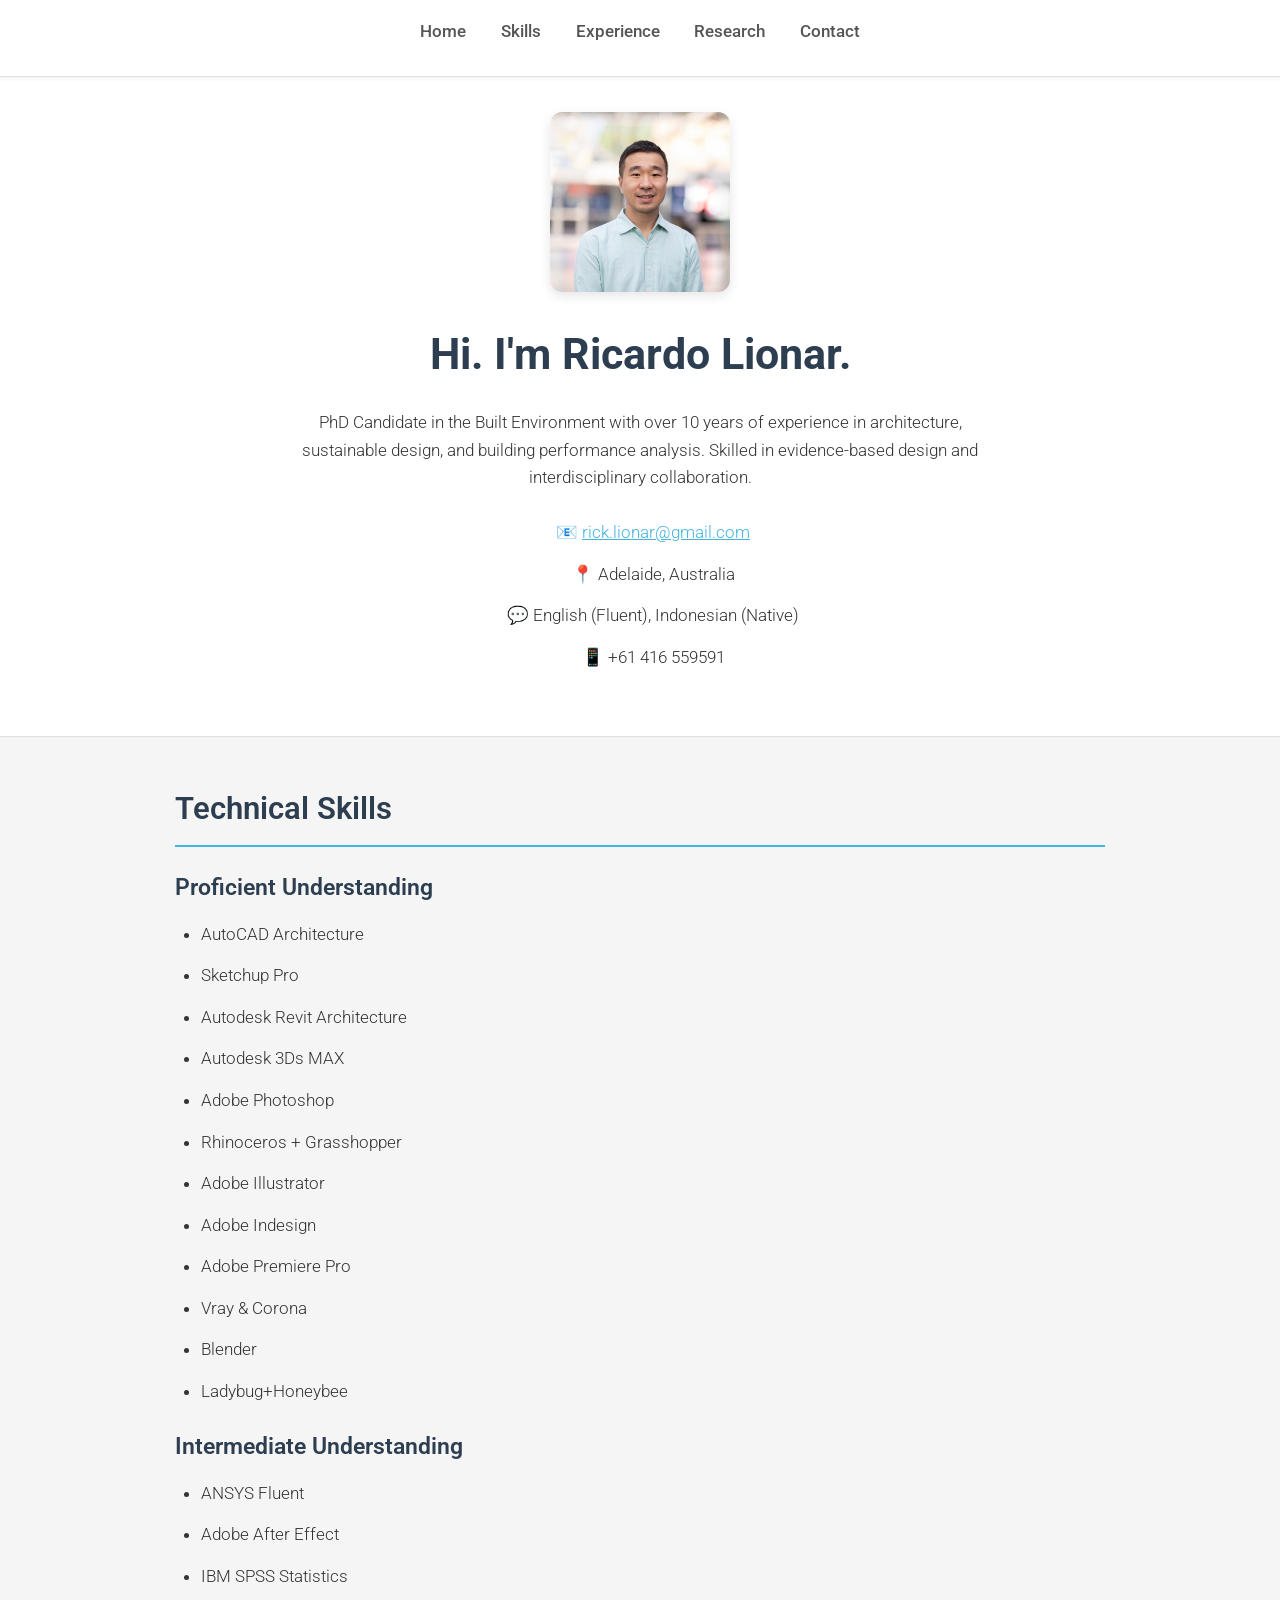
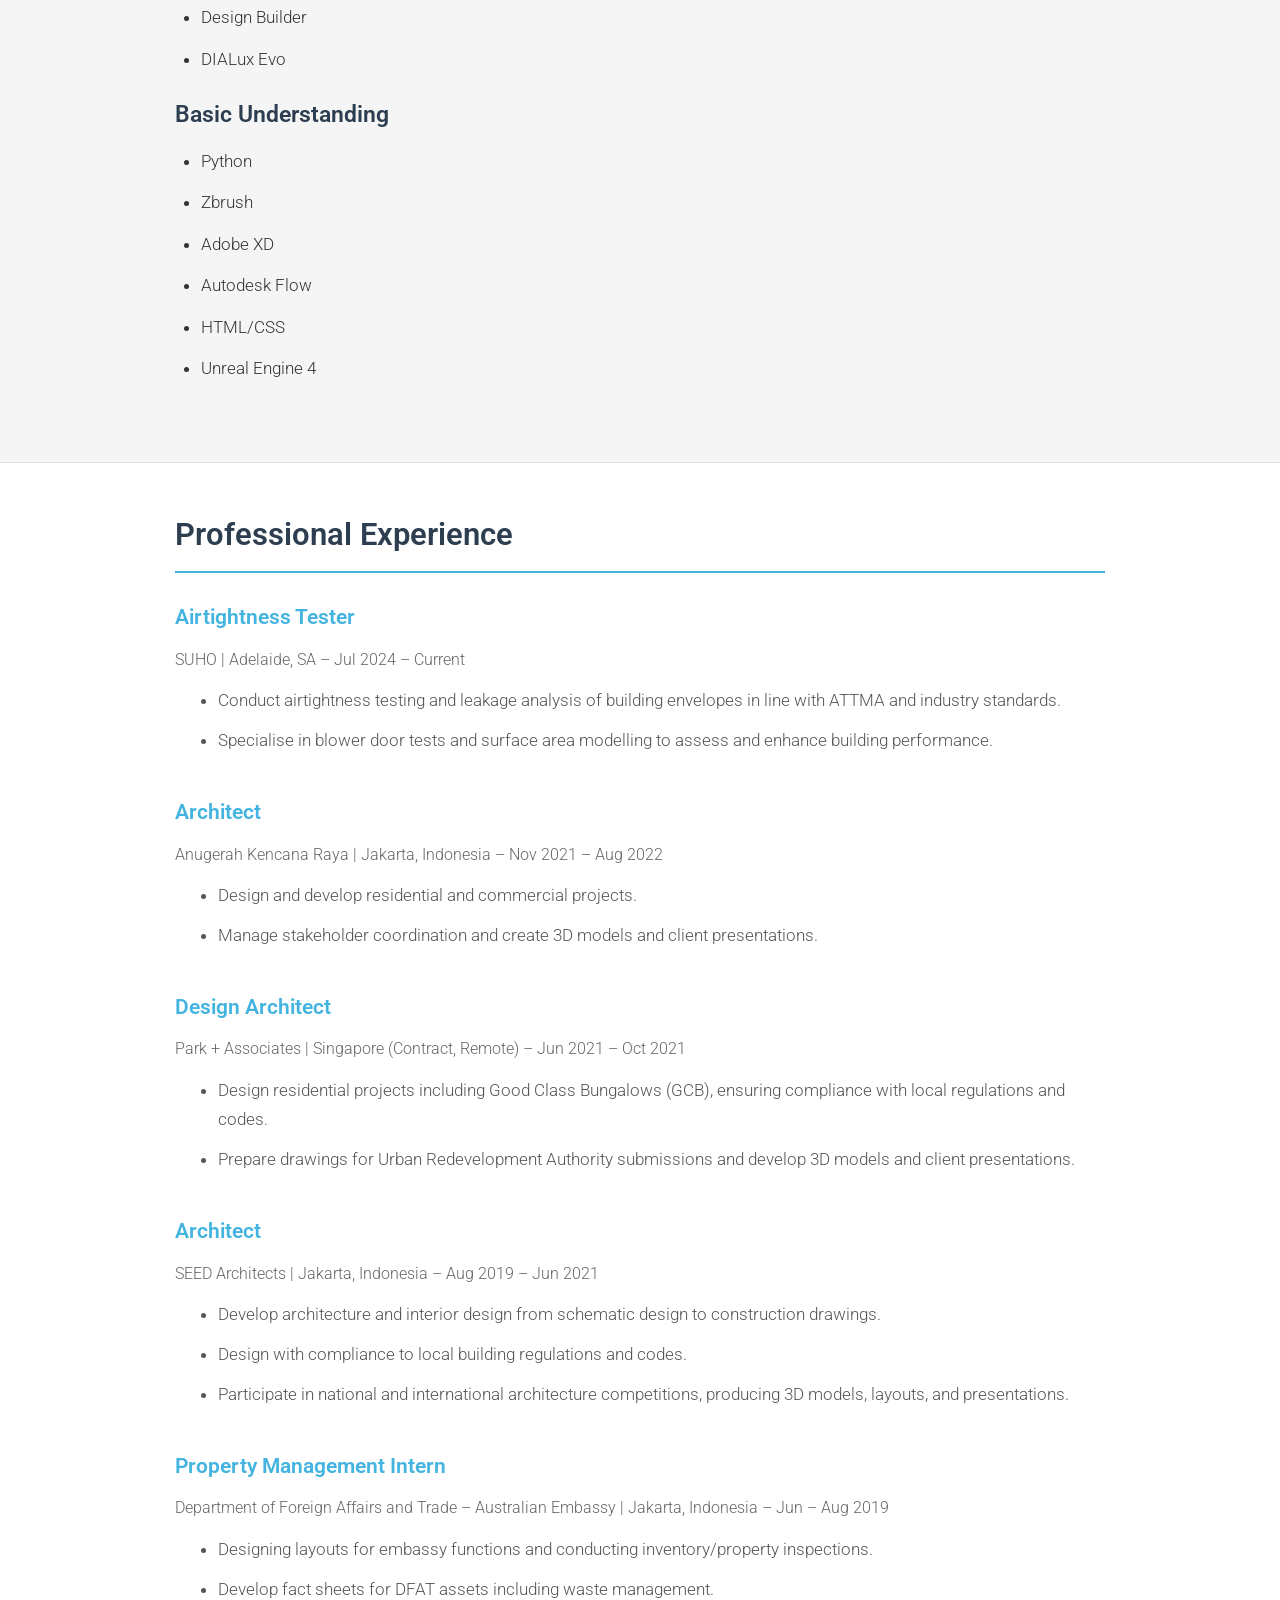
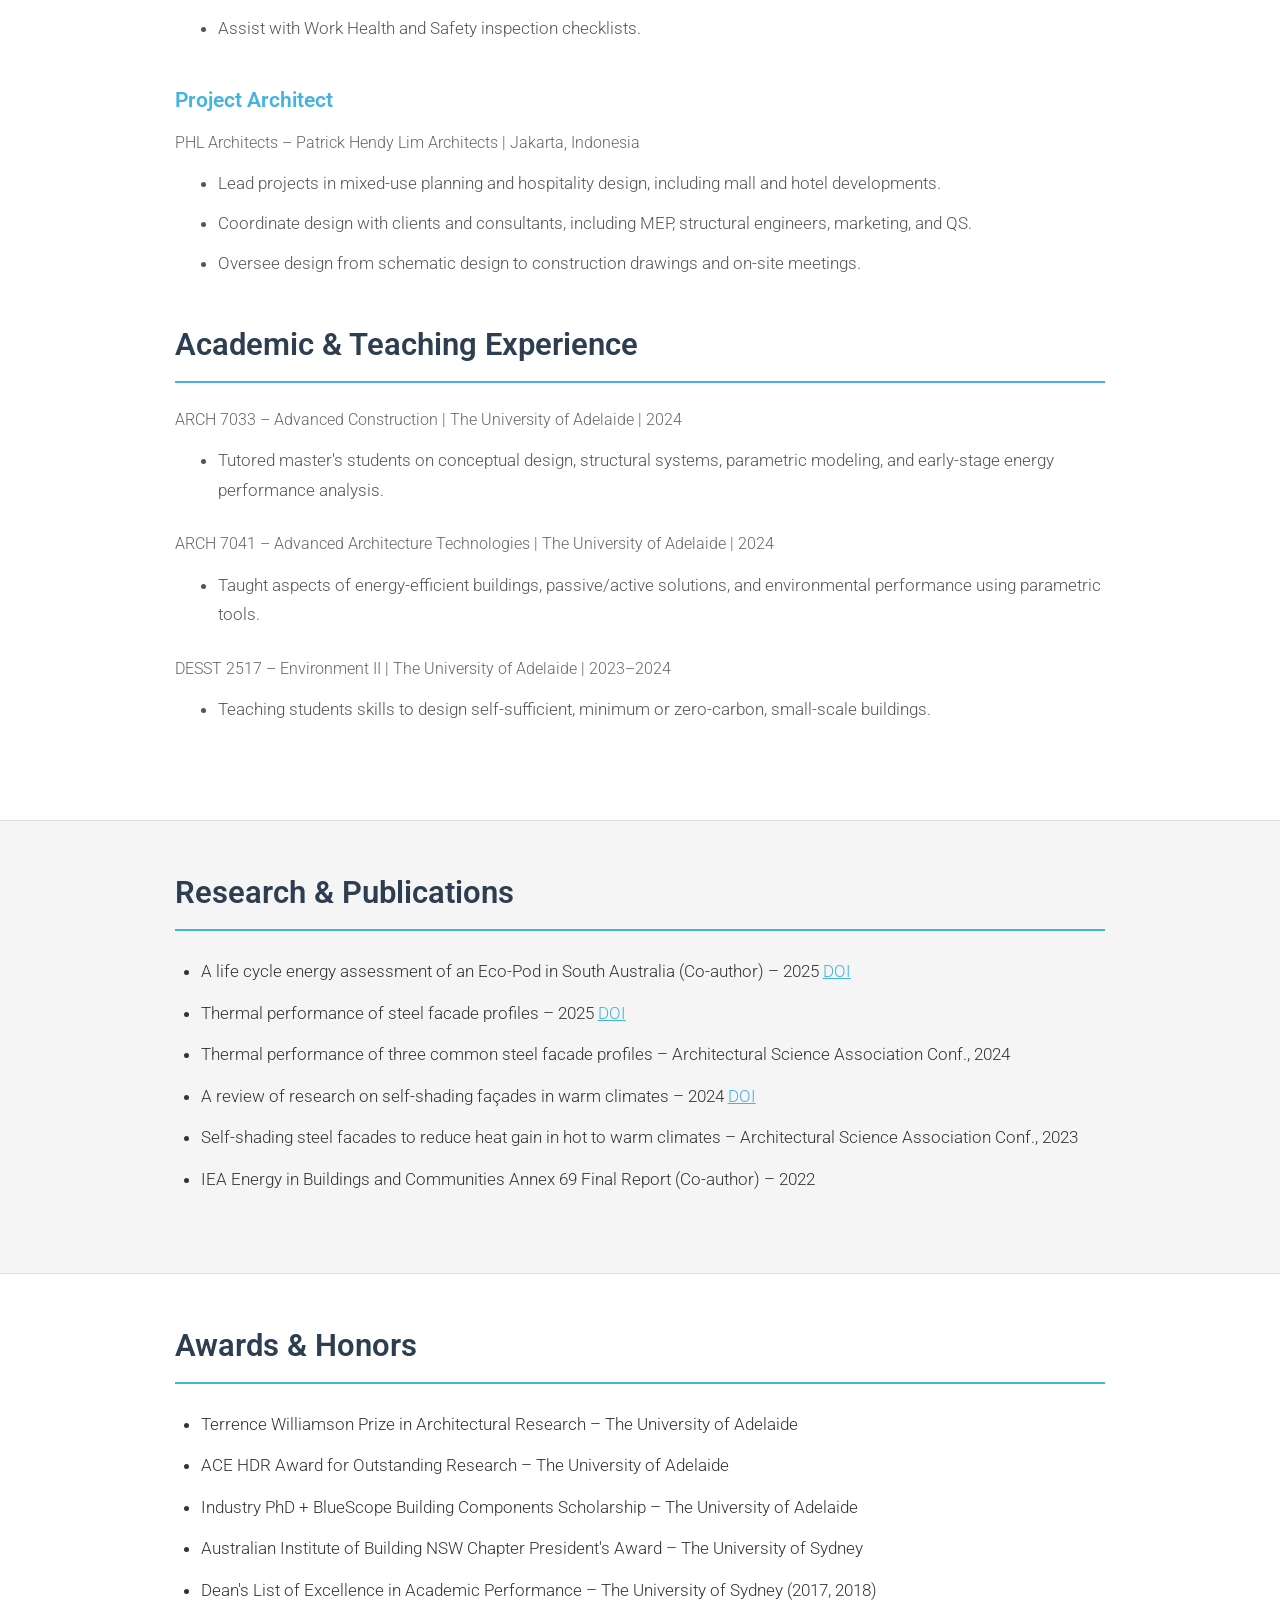
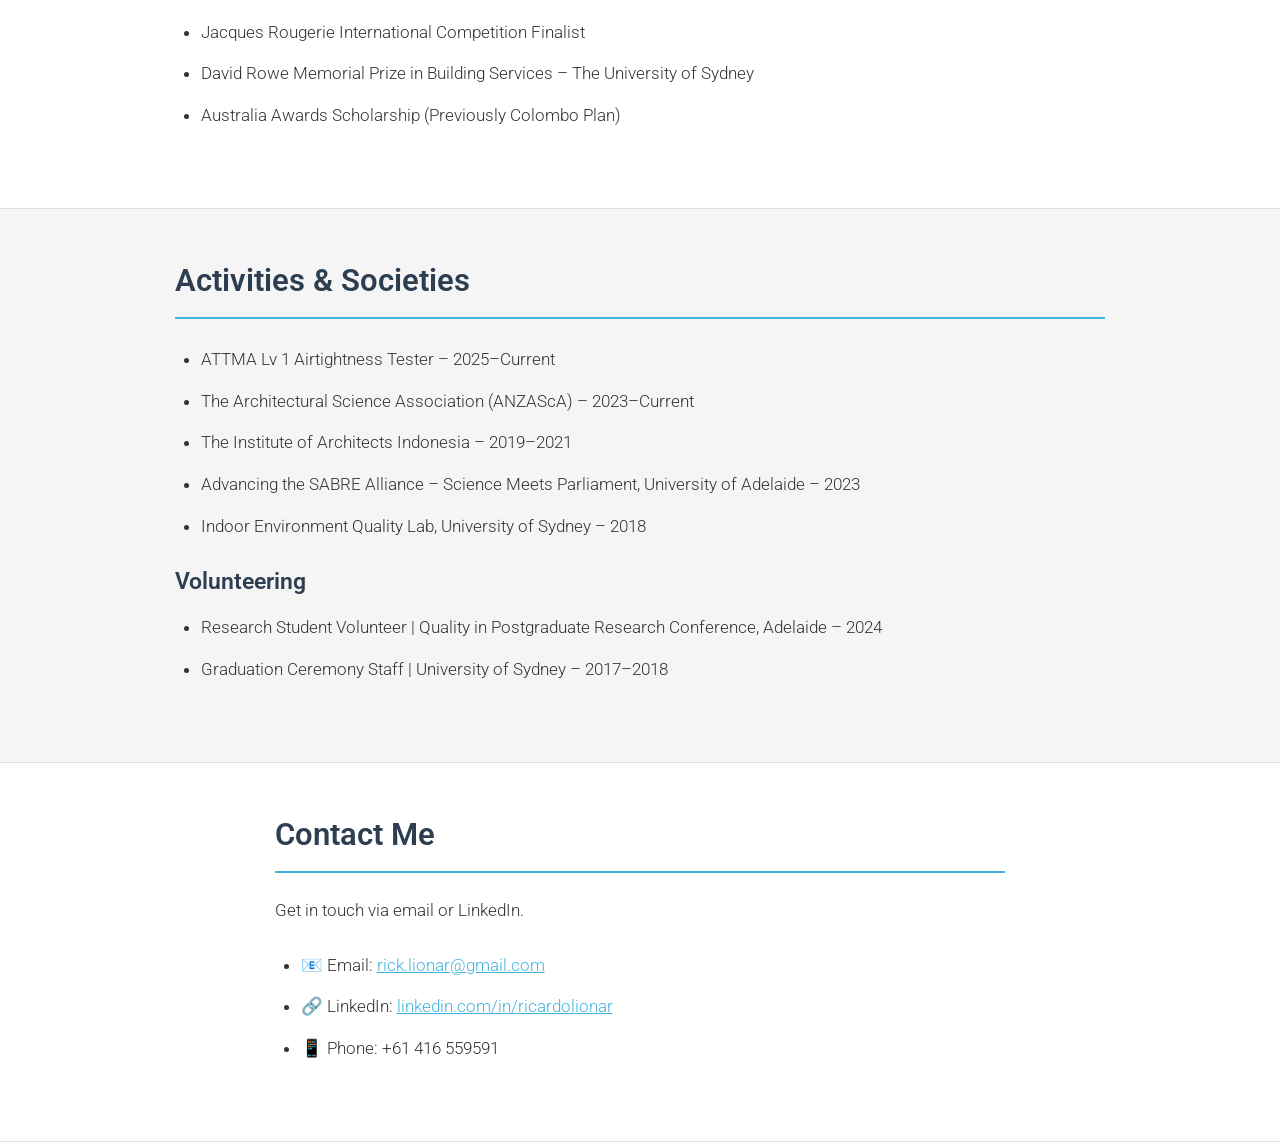
==== index.html @ 1fda32ae "Update site: new index and CSS" ====
<!DOCTYPE HTML>
<html>
<head>
    <title>Ricardo Lionar | PhD Candidate & Architect</title>
    <meta charset="utf-8" />
    <meta name="viewport" content="width=device-width, initial-scale=1, user-scalable=no" />
    <link rel="stylesheet" href="assets/css/main.css" />
</head>
<body class="is-preload">

<!-- Nav -->
<nav id="nav">
    <ul class="container">
        <li><a href="#top">Home</a></li>
        <li><a href="#skills">Skills</a></li>
        <li><a href="#experience">Experience</a></li>
        <li><a href="#research">Research</a></li>
        <li><a href="#contact">Contact</a></li>
    </ul>
</nav>

<!-- Home -->
<article id="top" class="wrapper style1">
    <div class="container">
        <div style="text-align: center; margin-bottom: 2em;">
            <span class="image fit"><img src="images/pic00.jpg" alt="Ricardo Lionar" /></span>
        </div>
        <div style="text-align: center;">
            <header>
                <h1>Hi. I'm <strong>Ricardo Lionar</strong>.</h1>
            </header>
            <p style="max-width: 700px; margin: 0 auto 1.5em;">PhD Candidate in the Built Environment with over 10 years of experience in architecture, sustainable design, and building performance analysis. Skilled in evidence-based design and interdisciplinary collaboration.</p>
            <ul style="list-style: none; max-width: 500px; margin: 0 auto;">
                <li>📧 <a href="mailto:rick.lionar@gmail.com">rick.lionar@gmail.com</a></li>
                <li>📍 Adelaide, Australia</li>
                <li>💬 English (Fluent), Indonesian (Native)</li>
                <li>📱 +61 416 559591</li>
            </ul>
        </div>
    </div>
</article>

<!-- Technical Skills -->
<article id="skills" class="wrapper style2">
    <div class="container">
        <header>
            <h2>Technical Skills</h2>
        </header>
        <h3>Proficient Understanding</h3>
        <ul>
            <li>AutoCAD Architecture</li>
            <li>Sketchup Pro</li>
            <li>Autodesk Revit Architecture</li>
            <li>Autodesk 3Ds MAX</li>
            <li>Adobe Photoshop</li>
            <li>Rhinoceros + Grasshopper</li>
            <li>Adobe Illustrator</li>
            <li>Adobe Indesign</li>
            <li>Adobe Premiere Pro</li>
            <li>Vray & Corona</li>
            <li>Blender</li>
            <li>Ladybug+Honeybee</li>
        </ul>

        <h3>Intermediate Understanding</h3>
        <ul>
            <li>ANSYS Fluent</li>
            <li>Adobe After Effect</li>
            <li>IBM SPSS Statistics</li>
            <li>Design Builder</li>
            <li>DIALux Evo</li>
        </ul>

        <h3>Basic Understanding</h3>
        <ul>
            <li>Python</li>
            <li>Zbrush</li>
            <li>Adobe XD</li>
            <li>Autodesk Flow</li>
            <li>HTML/CSS</li>
            <li>Unreal Engine 4</li>
        </ul>
    </div>
</article>

<!-- Professional Experience -->
<article id="experience" class="wrapper style3">
    <div class="container">
        <header>
            <h2>Professional Experience</h2>
        </header>

        <section>
            <h3>Airtightness Tester</h3>
            <p>SUHO | Adelaide, SA – Jul 2024 – Current</p>
            <ul>
                <li>Conduct airtightness testing and leakage analysis of building envelopes in line with ATTMA and industry standards.</li>
                <li>Specialise in blower door tests and surface area modelling to assess and enhance building performance.</li>
            </ul>
        </section>

        <section>
            <h3>Architect</h3>
            <p>Anugerah Kencana Raya | Jakarta, Indonesia – Nov 2021 – Aug 2022</p>
            <ul>
                <li>Design and develop residential and commercial projects.</li>
                <li>Manage stakeholder coordination and create 3D models and client presentations.</li>
            </ul>
        </section>

        <section>
            <h3>Design Architect</h3>
            <p>Park + Associates | Singapore (Contract, Remote) – Jun 2021 – Oct 2021</p>
            <ul>
                <li>Design residential projects including Good Class Bungalows (GCB), ensuring compliance with local regulations and codes.</li>
                <li>Prepare drawings for Urban Redevelopment Authority submissions and develop 3D models and client presentations.</li>
            </ul>
        </section>

        <section>
            <h3>Architect</h3>
            <p>SEED Architects | Jakarta, Indonesia – Aug 2019 – Jun 2021</p>
            <ul>
                <li>Develop architecture and interior design from schematic design to construction drawings.</li>
                <li>Design with compliance to local building regulations and codes.</li>
                <li>Participate in national and international architecture competitions, producing 3D models, layouts, and presentations.</li>
            </ul>
        </section>

        <section>
            <h3>Property Management Intern</h3>
            <p>Department of Foreign Affairs and Trade – Australian Embassy | Jakarta, Indonesia – Jun – Aug 2019</p>
            <ul>
                <li>Designing layouts for embassy functions and conducting inventory/property inspections.</li>
                <li>Develop fact sheets for DFAT assets including waste management.</li>
                <li>Assist with Work Health and Safety inspection checklists.</li>
            </ul>
        </section>

        <section>
            <h3>Project Architect</h3>
            <p>PHL Architects – Patrick Hendy Lim Architects | Jakarta, Indonesia</p>
            <ul>
                <li>Lead projects in mixed-use planning and hospitality design, including mall and hotel developments.</li>
                <li>Coordinate design with clients and consultants, including MEP, structural engineers, marketing, and QS.</li>
                <li>Oversee design from schematic design to construction drawings and on-site meetings.</li>
            </ul>
        </section>

        <!-- Academic / Teaching Experience -->
        <h2>Academic & Teaching Experience</h2>
        <section>
            <p>ARCH 7033 – Advanced Construction | The University of Adelaide | 2024</p>
            <ul>
                <li>Tutored master's students on conceptual design, structural systems, parametric modeling, and early-stage energy performance analysis.</li>
            </ul>

            <p>ARCH 7041 – Advanced Architecture Technologies | The University of Adelaide | 2024</p>
            <ul>
                <li>Taught aspects of energy-efficient buildings, passive/active solutions, and environmental performance using parametric tools.</li>
            </ul>

            <p>DESST 2517 – Environment II | The University of Adelaide | 2023–2024</p>
            <ul>
                <li>Teaching students skills to design self-sufficient, minimum or zero-carbon, small-scale buildings.</li>
            </ul>
        </section>
    </div>
</article>

<!-- Research & Publications -->
<article id="research" class="wrapper style4">
    <div class="container">
        <header>
            <h2>Research & Publications</h2>
        </header>
        <ul>
            <li>A life cycle energy assessment of an Eco-Pod in South Australia (Co-author) – 2025 <a href="https://doi.org/10.65388/KDK2805">DOI</a></li>
            <li>Thermal performance of steel facade profiles – 2025 <a href="https://doi.org/10.1016/j.enbuild.2024.114203">DOI</a></li>
            <li>Thermal performance of three common steel facade profiles – Architectural Science Association Conf., 2024</li>
            <li>A review of research on self-shading façades in warm climates – 2024 <a href="https://doi.org/10.1016/j.enbuild.2024.114203">DOI</a></li>
            <li>Self-shading steel facades to reduce heat gain in hot to warm climates – Architectural Science Association Conf., 2023</li>
            <li>IEA Energy in Buildings and Communities Annex 69 Final Report (Co-author) – 2022</li>
        </ul>
    </div>
</article>

<!-- Awards & Honors -->
<article id="awards" class="wrapper style3">
    <div class="container">
        <header>
            <h2>Awards & Honors</h2>
        </header>
        <ul>
            <li>Terrence Williamson Prize in Architectural Research – The University of Adelaide</li>
            <li>ACE HDR Award for Outstanding Research – The University of Adelaide</li>
            <li>Industry PhD + BlueScope Building Components Scholarship – The University of Adelaide</li>
            <li>Australian Institute of Building NSW Chapter President's Award – The University of Sydney</li>
            <li>Dean's List of Excellence in Academic Performance – The University of Sydney (2017, 2018)</li>
            <li>Jacques Rougerie International Competition Finalist</li>
            <li>David Rowe Memorial Prize in Building Services – The University of Sydney</li>
            <li>Australia Awards Scholarship (Previously Colombo Plan)</li>
        </ul>
    </div>
</article>

<!-- Activities & Societies -->
<article id="activities" class="wrapper style4">
    <div class="container">
        <header>
            <h2>Activities & Societies</h2>
        </header>
        <ul>
            <li>ATTMA Lv 1 Airtightness Tester – 2025–Current</li>
            <li>The Architectural Science Association (ANZAScA) – 2023–Current</li>
            <li>The Institute of Architects Indonesia – 2019–2021</li>
            <li>Advancing the SABRE Alliance – Science Meets Parliament, University of Adelaide – 2023</li>
            <li>Indoor Environment Quality Lab, University of Sydney – 2018</li>
        </ul>
        <h3>Volunteering</h3>
        <ul>
            <li>Research Student Volunteer | Quality in Postgraduate Research Conference, Adelaide – 2024</li>
            <li>Graduation Ceremony Staff | University of Sydney – 2017–2018</li>
        </ul>
    </div>
</article>

<!-- Contact -->
<article id="contact" class="wrapper style1">
    <div class="container medium">
        <header>
            <h2>Contact Me</h2>
            <p>Get in touch via email or LinkedIn.</p>
        </header>
        <ul>
            <li>📧 Email: <a href="mailto:rick.lionar@gmail.com">rick.lionar@gmail.com</a></li>
            <li>🔗 LinkedIn: <a href="https://www.linkedin.com/in/ricardolionar/">linkedin.com/in/ricardolionar</a></li>
            <li>📱 Phone: +61 416 559591</li>
        </ul>
    </div>
</article>

<!-- Scripts -->
<script src="assets/js/jquery.min.js"></script>
<script src="assets/js/jquery.scrolly.min.js"></script>
<script src="assets/js/browser.min.js"></script>
<script src="assets/js/breakpoints.min.js"></script>
<script src="assets/js/util.js"></script>
<script src="assets/js/main.js"></script>

</body>
</html>
---- assets/css/main.css ----
/* Google Fonts */
@import url("https://fonts.googleapis.com/css?family=Roboto:300,400,500,700");

/* Reset some basic elements */
* {
    box-sizing: border-box;
    margin: 0;
    padding: 0;
}

body {
    font-family: 'Roboto', sans-serif;
    font-weight: 300;
    font-size: 13pt;
    line-height: 1.6;
    color: #333;
    background: #f9f9f9;
    padding: 0;
}

/* Navigation */
#nav {
    background: #fff;
    border-bottom: 1px solid #e0e0e0;
    padding: 0;
    position: sticky;
    top: 0;
    z-index: 100;
    box-shadow: 0 2px 4px rgba(0,0,0,0.05);
}

#nav ul {
    list-style: none;
    padding: 0;
    margin: 0;
    display: flex;
    justify-content: center;
    gap: 2em;
    max-width: 1200px;
    margin: 0 auto;
    padding: 0 1em;
}

#nav a {
    display: block;
    padding: 1em 0;
    color: #555;
    text-decoration: none;
    font-weight: 500;
    transition: color 0.3s ease;
}

#nav a:hover {
    color: #43B3E0;
    text-decoration: none;
}

/* Links */
a {
    color: #43B3E0;
    text-decoration: underline;
    transition: color 0.2s ease-in-out;
}

a:hover {
    color: #2a7fa5;
}

/* Headings */
h1, h2, h3, h4, h5, h6 {
    color: #2c3e50;
    margin-bottom: 0.75em;
    line-height: 1.3;
}

h1 { font-size: 2.5em; font-weight: 700; margin-top: 0.5em; }
h2 { font-size: 1.8em; font-weight: 600; margin-top: 1.5em; border-bottom: 2px solid #43B3E0; padding-bottom: 0.5em; }
h3 { font-size: 1.3em; font-weight: 600; margin-top: 1em; }
h4 { font-size: 1.1em; font-weight: 600; }

/* Paragraphs */
p {
    margin-bottom: 1em;
}

/* Container */
.container {
    max-width: 1000px;
    margin: 0 auto;
    padding: 0 2em;
}

.container.medium {
    max-width: 800px;
}

/* Rows */
.row {
    display: flex;
    flex-wrap: wrap;
    gap: 2em;
    align-items: center;
}

.row > * {
    flex: 1;
    min-width: 0;
}

/* Columns: optional helper classes */
.col-1 { flex: 0 0 8.333%; }
.col-2 { flex: 0 0 16.666%; }
.col-3 { flex: 0 0 25%; }
.col-4 { flex: 0 0 33.333%; }
.col-5-large { flex: 0 0 41.666%; }
.col-6 { flex: 0 0 50%; }
.col-7-large { flex: 0 0 58.333%; }
.col-8 { flex: 0 0 66.666%; }
.col-12 { flex: 0 0 100%; }

/* Responsive adjustments */
@media screen and (max-width: 768px) {
    .col-1, .col-2, .col-3, .col-4, .col-5-large, .col-6, .col-7-large, .col-8, .col-12 {
        flex: 0 0 100% !important;
    }
    
    .row {
        gap: 1.5em;
    }
    
    #nav ul {
        flex-wrap: wrap;
        gap: 1em;
        padding: 0.5em 1em;
    }
    
    #nav a {
        padding: 0.5em 0;
        font-size: 0.9em;
    }
}

/* Lists */
ul, ol {
    padding-left: 1.5em;
    margin-bottom: 1.5em;
}

li {
    margin-bottom: 0.7em;
    line-height: 1.7;
}

/* Profile photo */
.image {
    display: flex;
    justify-content: center;
}

.image img {
    width: 180px;
    height: 180px;
    object-fit: cover;
    border-radius: 12px;
    box-shadow: 0 4px 12px rgba(0,0,0,0.1);
    transition: transform 0.3s ease;
}

.image img:hover {
    transform: scale(1.03);
}

#pic00 {
    width: 180px;
    height: 180px;
    object-fit: cover;
    border-radius: 12px;
    box-shadow: 0 4px 12px rgba(0,0,0,0.1);
}

/* Mobile adjustment for profile photo */
@media screen and (max-width: 768px) {
    .image img,
    #pic00 {
        width: 150px;
        height: 150px;
    }
}

/* Wrapper sections */
.wrapper {
    padding: 3em 0;
    border-bottom: 1px solid #e0e0e0;
}

.wrapper:first-of-type {
    padding-top: 2em;
}

.wrapper.style1 {
    background: #fff;
}

.wrapper.style2 {
    background: #f5f5f5;
}

.wrapper.style3 {
    background: #fff;
}

.wrapper.style4 {
    background: #f5f5f5;
}

/* Section styling */
section {
    margin-bottom: 2.5em;
}

section h3 {
    color: #43B3E0;
    margin-top: 1.5em;
    font-size: 1.2em;
}

section p {
    color: #666;
    font-size: 0.95em;
    margin-bottom: 0.8em;
}

section ul {
    margin-left: 1em;
}

section li {
    color: #555;
    margin-bottom: 0.6em;
}

/* Table styling */
table {
    width: 100%;
    border-collapse: collapse;
    margin-bottom: 1.5em;
}

/* Header styling */
header {
    margin-bottom: 1.5em;
}

header h1 {
    margin-bottom: 0.3em;
}

header h2 {
    margin-top: 0;
}

/* Optional: blockquote styling */
blockquote {
    border-left: 4px solid #eee;
    padding-left: 1em;
    color: #666;
    margin: 1em 0;
    font-style: italic;
}

/* Horizontal rule */
hr {
    border: none;
    border-top: 1px solid #ccc;
    margin: 2em 0;
}

/* Footer */
footer {
    text-align: center;
    font-size: 0.9em;
    margin-top: 3em;
    color: #999;
    padding: 2em 0;
    border-top: 1px solid #e0e0e0;
}
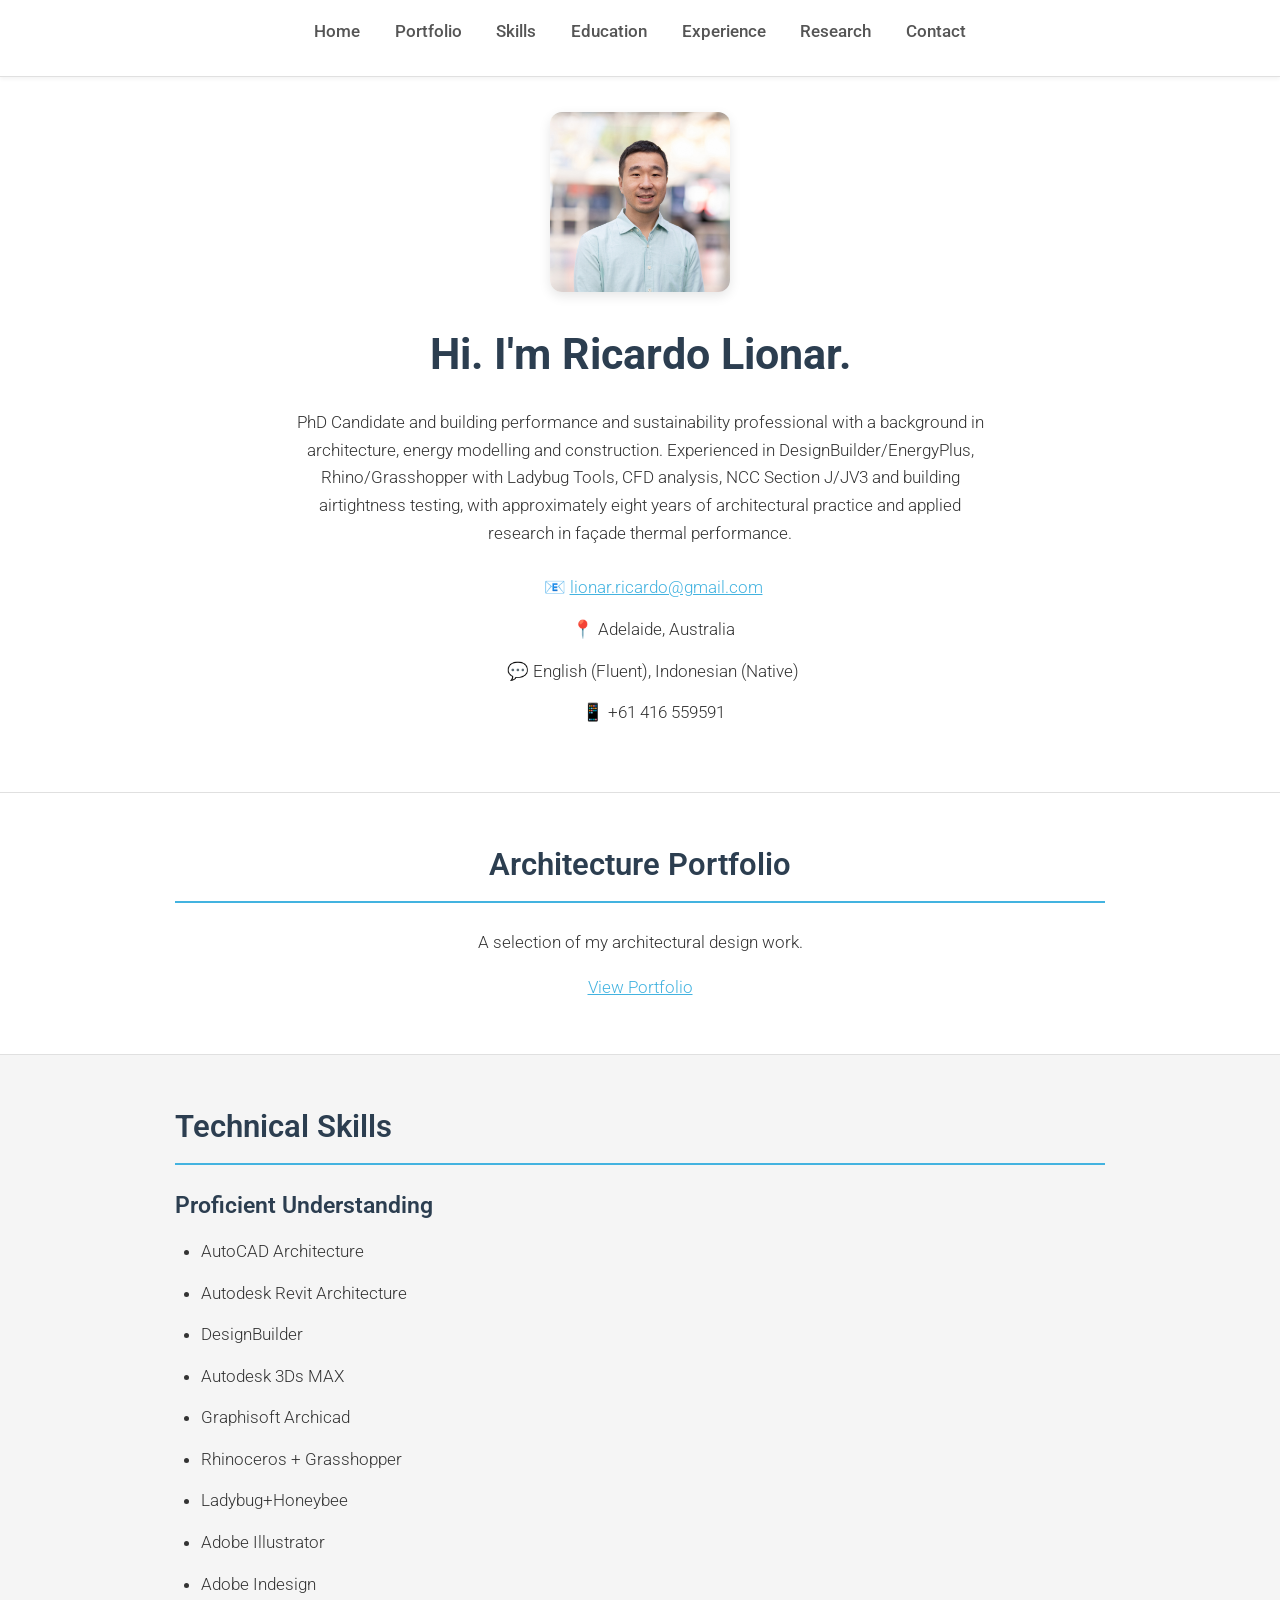
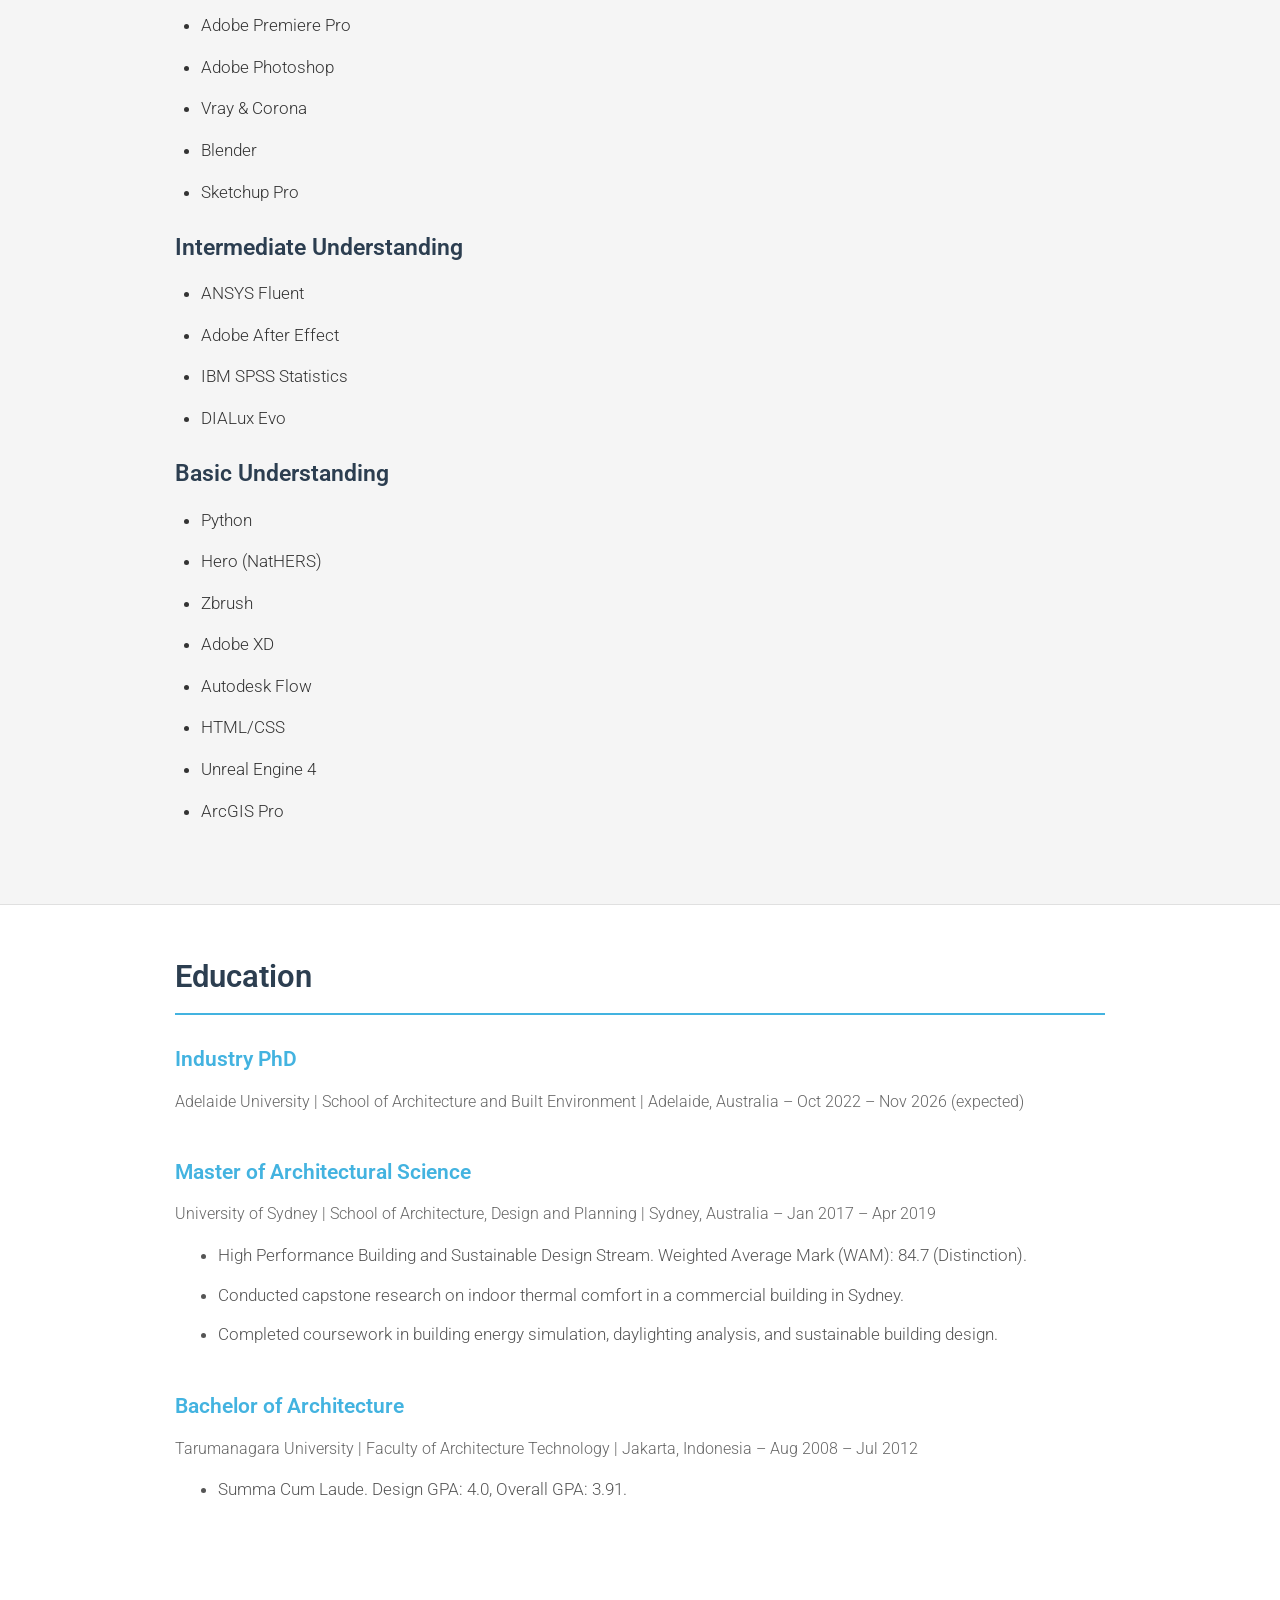
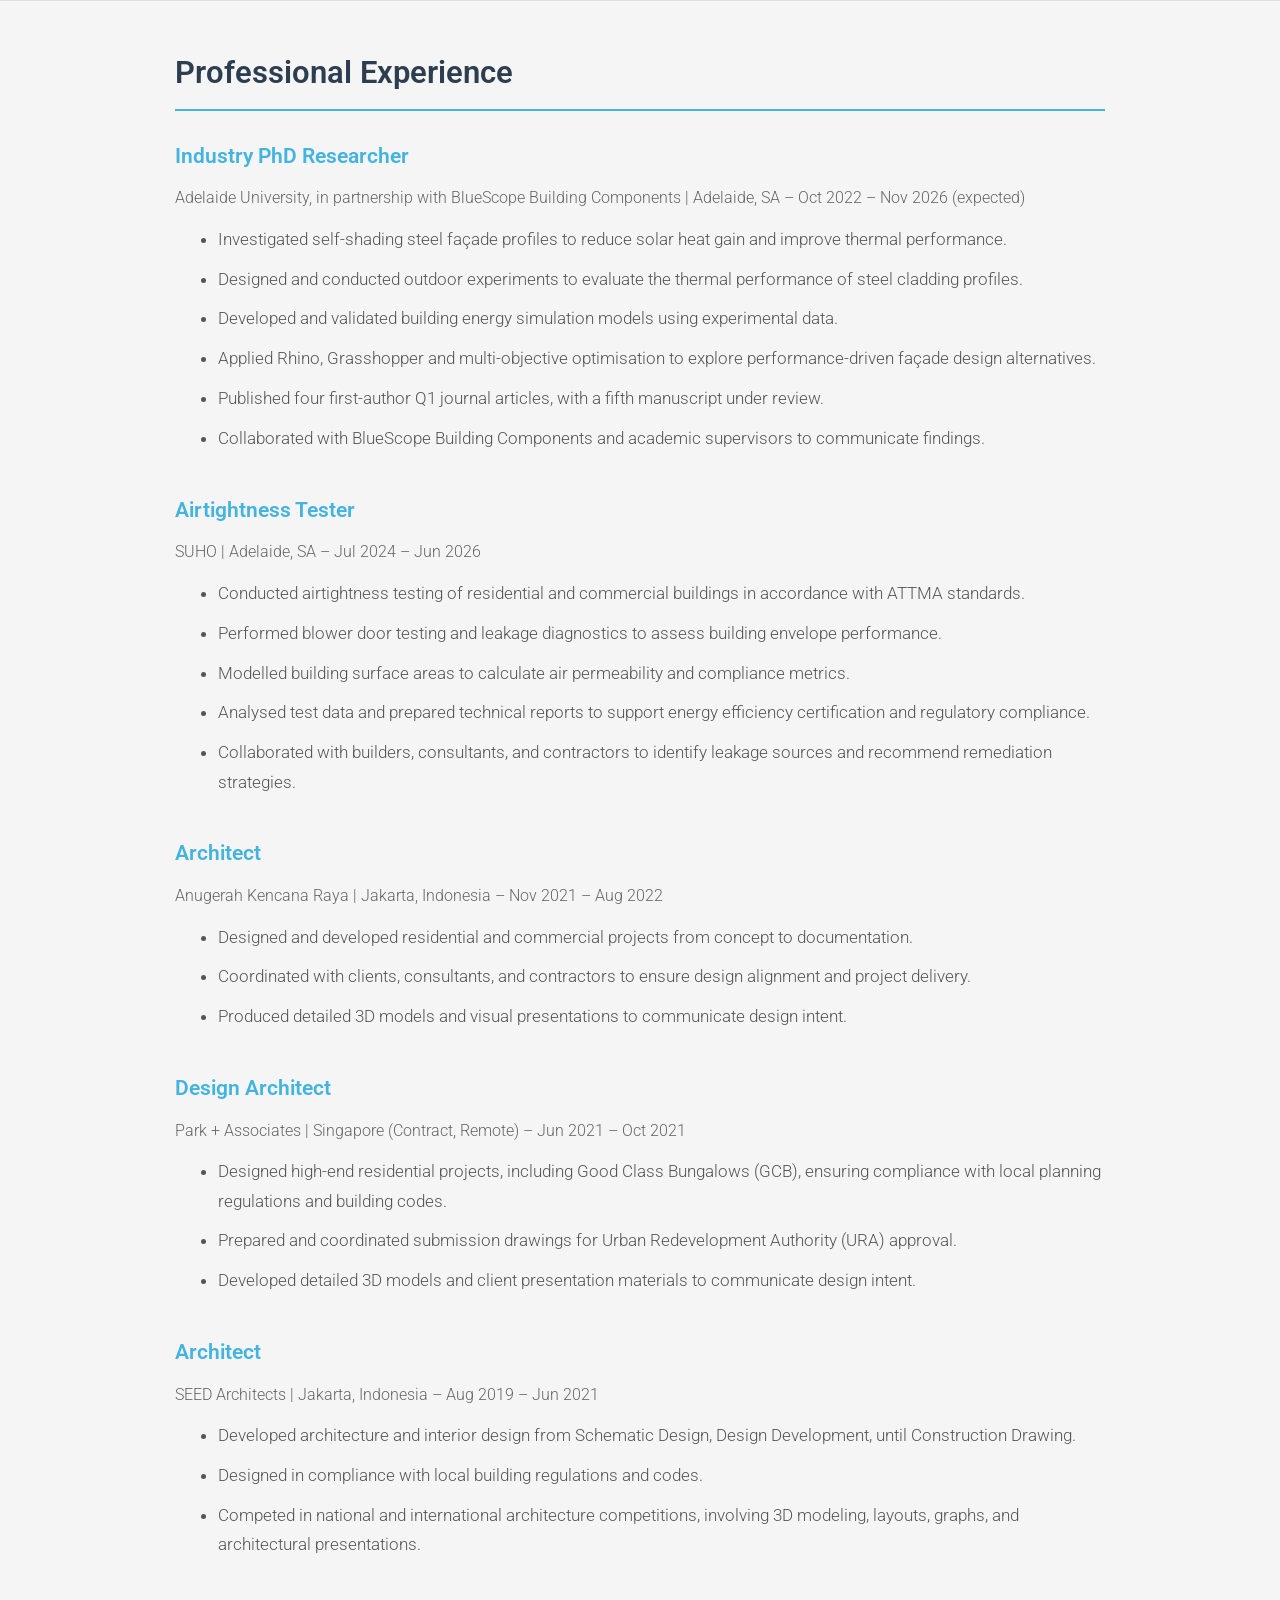
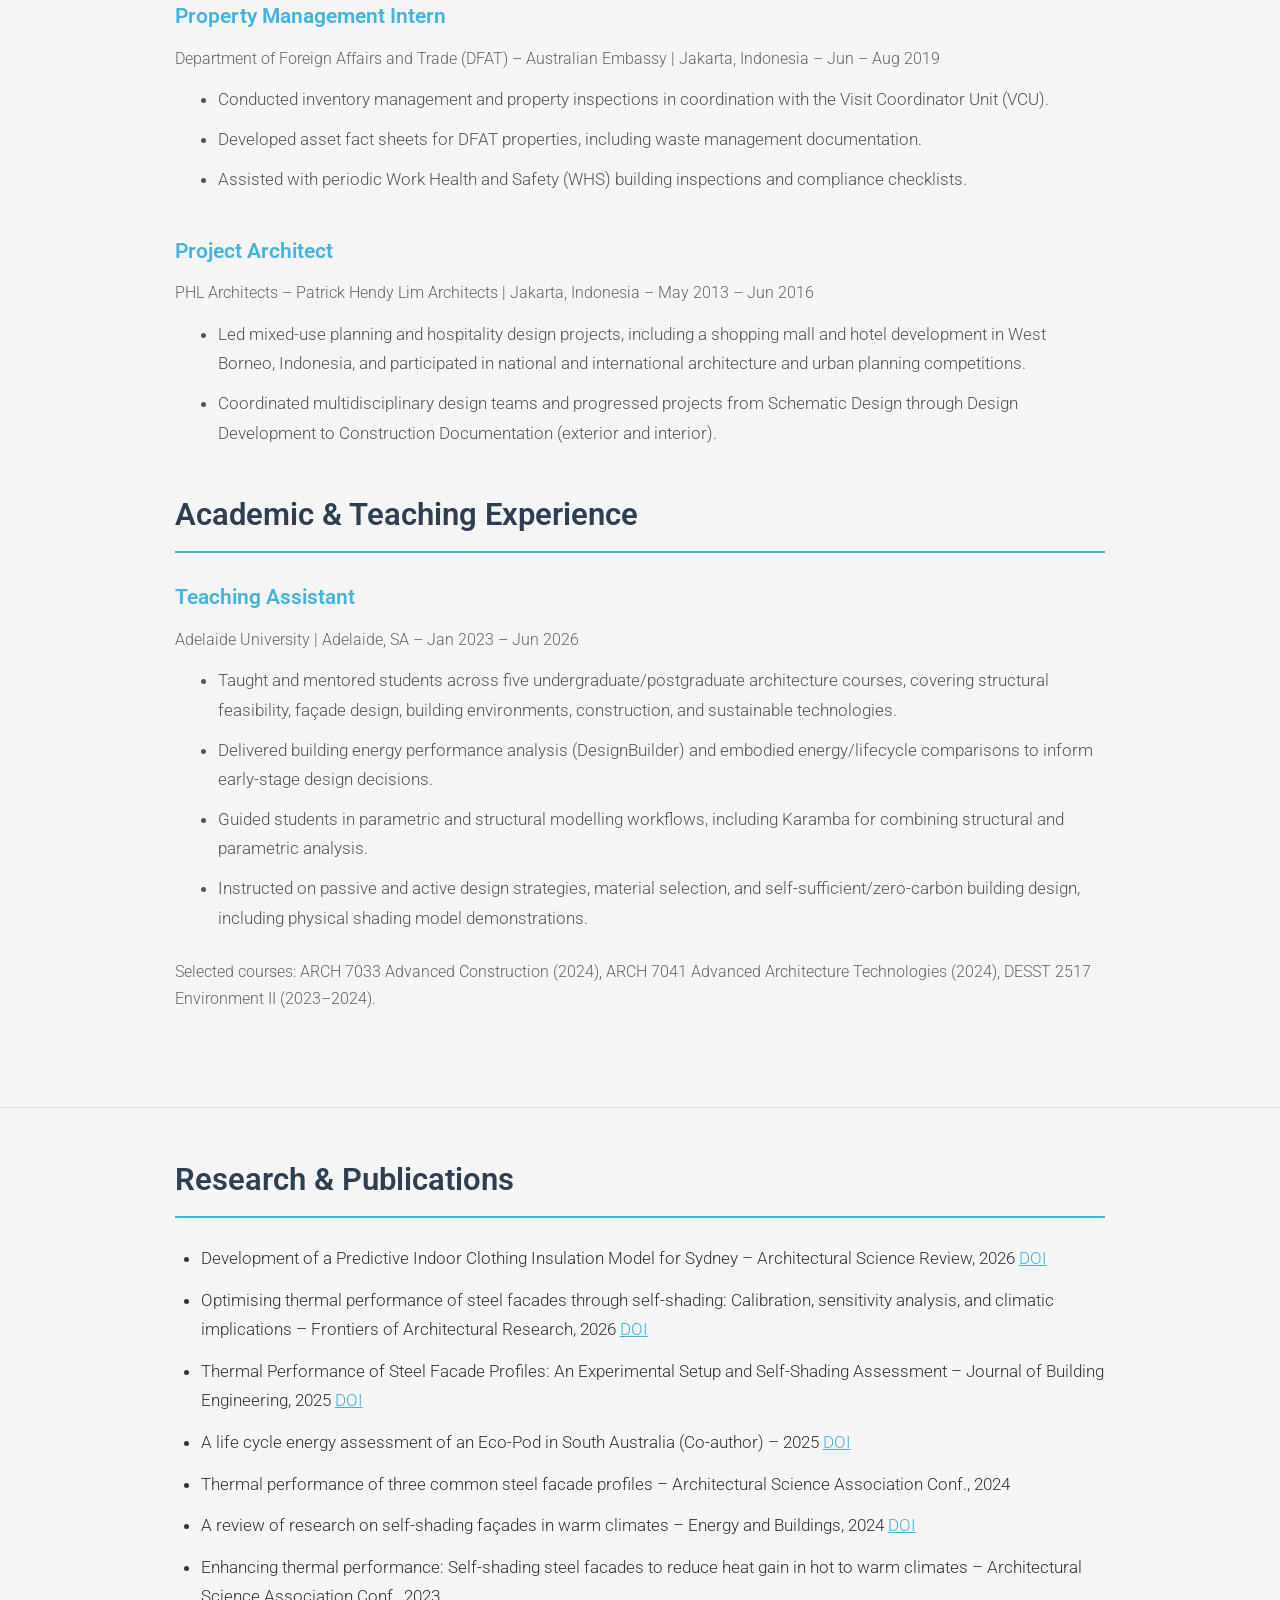
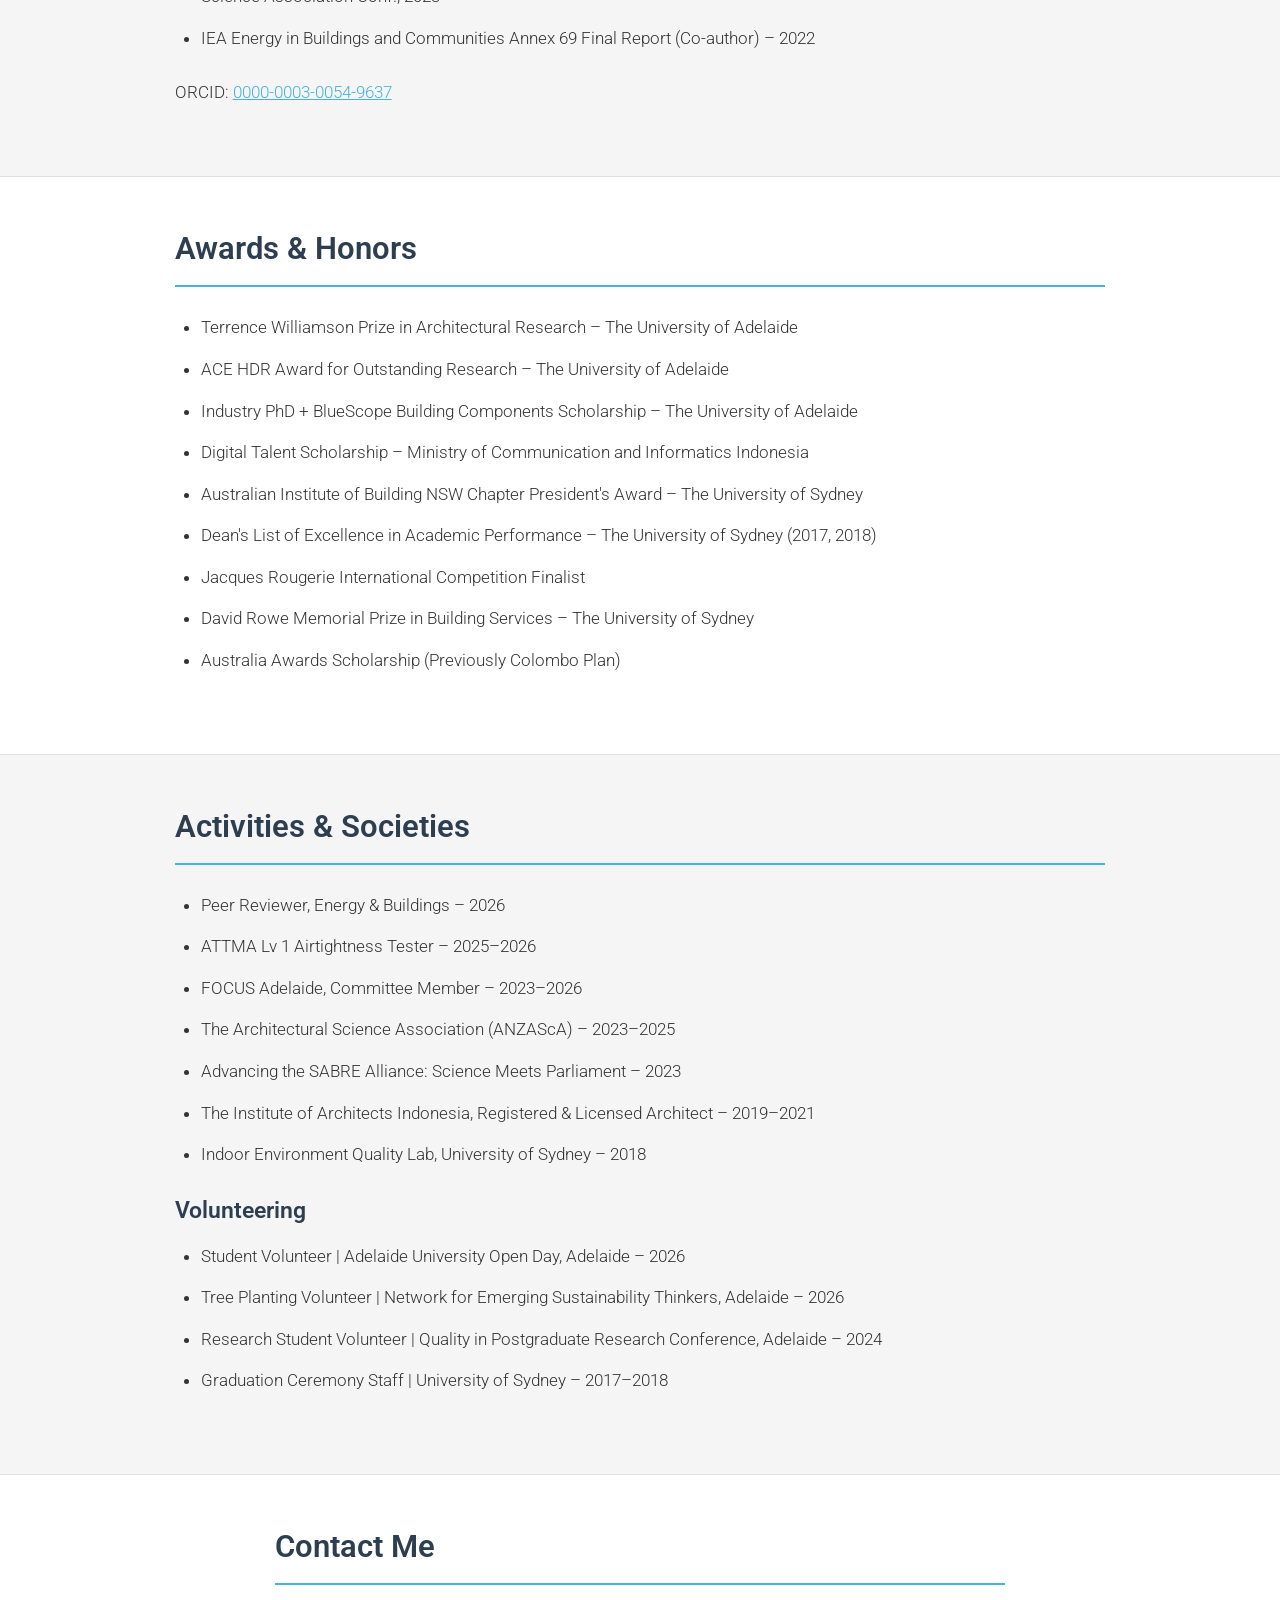
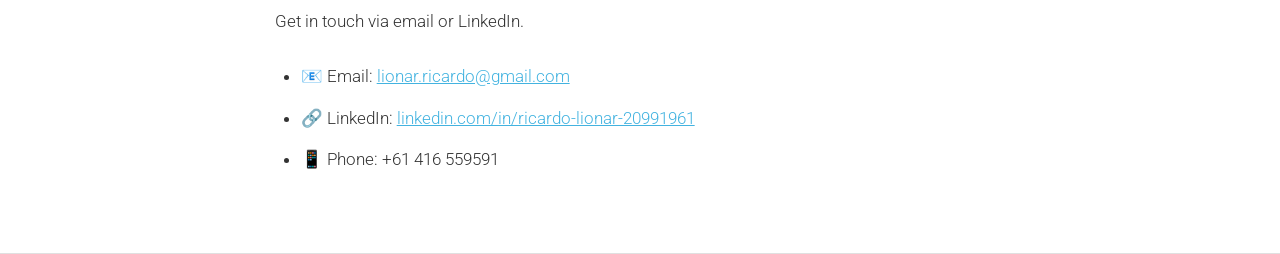
==== commit 796a20ed: "Update main page from CV" ====
--- a/index.html
+++ b/index.html
@@ -12,7 +12,9 @@
 <nav id="nav">
     <ul class="container">
         <li><a href="#top">Home</a></li>
+        <li><a href="portfolio-dflip.html">Portfolio</a></li>
         <li><a href="#skills">Skills</a></li>
+        <li><a href="#education">Education</a></li>
         <li><a href="#experience">Experience</a></li>
         <li><a href="#research">Research</a></li>
         <li><a href="#contact">Contact</a></li>
@@ -29,9 +31,9 @@
             <header>
                 <h1>Hi. I'm <strong>Ricardo Lionar</strong>.</h1>
             </header>
-            <p style="max-width: 700px; margin: 0 auto 1.5em;">PhD Candidate in the Built Environment with over 10 years of experience in architecture, sustainable design, and building performance analysis. Skilled in evidence-based design and interdisciplinary collaboration.</p>
+            <p style="max-width: 700px; margin: 0 auto 1.5em;">PhD Candidate and building performance and sustainability professional with a background in architecture, energy modelling and construction. Experienced in DesignBuilder/EnergyPlus, Rhino/Grasshopper with Ladybug Tools, CFD analysis, NCC Section J/JV3 and building airtightness testing, with approximately eight years of architectural practice and applied research in façade thermal performance.</p>
             <ul style="list-style: none; max-width: 500px; margin: 0 auto;">
-                <li>📧 <a href="mailto:rick.lionar@gmail.com">rick.lionar@gmail.com</a></li>
+                <li>📧 <a href="mailto:lionar.ricardo@gmail.com">lionar.ricardo@gmail.com</a></li>
                 <li>📍 Adelaide, Australia</li>
                 <li>💬 English (Fluent), Indonesian (Native)</li>
                 <li>📱 +61 416 559591</li>
@@ -40,6 +42,17 @@
     </div>
 </article>
 
+<!-- Portfolio -->
+<article id="portfolio" class="wrapper style3">
+    <div class="container" style="text-align: center;">
+        <header>
+            <h2>Architecture Portfolio</h2>
+        </header>
+        <p>A selection of my architectural design work.</p>
+        <a href="portfolio-dflip.html" class="button">View Portfolio</a>
+    </div>
+</article>
+
 <!-- Technical Skills -->
 <article id="skills" class="wrapper style2">
     <div class="container">
@@ -49,17 +62,19 @@
         <h3>Proficient Understanding</h3>
         <ul>
             <li>AutoCAD Architecture</li>
-            <li>Sketchup Pro</li>
             <li>Autodesk Revit Architecture</li>
+            <li>DesignBuilder</li>
             <li>Autodesk 3Ds MAX</li>
-            <li>Adobe Photoshop</li>
+            <li>Graphisoft Archicad</li>
             <li>Rhinoceros + Grasshopper</li>
+            <li>Ladybug+Honeybee</li>
             <li>Adobe Illustrator</li>
             <li>Adobe Indesign</li>
             <li>Adobe Premiere Pro</li>
+            <li>Adobe Photoshop</li>
             <li>Vray & Corona</li>
             <li>Blender</li>
-            <li>Ladybug+Honeybee</li>
+            <li>Sketchup Pro</li>
         </ul>
 
         <h3>Intermediate Understanding</h3>
@@ -67,35 +82,84 @@
             <li>ANSYS Fluent</li>
             <li>Adobe After Effect</li>
             <li>IBM SPSS Statistics</li>
-            <li>Design Builder</li>
             <li>DIALux Evo</li>
         </ul>
 
         <h3>Basic Understanding</h3>
         <ul>
             <li>Python</li>
+            <li>Hero (NatHERS)</li>
             <li>Zbrush</li>
             <li>Adobe XD</li>
             <li>Autodesk Flow</li>
             <li>HTML/CSS</li>
             <li>Unreal Engine 4</li>
-        </ul>
+            <li>ArcGIS Pro</li>
+        </ul>
+    </div>
+</article>
+
+<!-- Education -->
+<article id="education" class="wrapper style3">
+    <div class="container">
+        <header>
+            <h2>Education</h2>
+        </header>
+
+        <section>
+            <h3>Industry PhD</h3>
+            <p>Adelaide University | School of Architecture and Built Environment | Adelaide, Australia – Oct 2022 – Nov 2026 (expected)</p>
+        </section>
+
+        <section>
+            <h3>Master of Architectural Science</h3>
+            <p>University of Sydney | School of Architecture, Design and Planning | Sydney, Australia – Jan 2017 – Apr 2019</p>
+            <ul>
+                <li>High Performance Building and Sustainable Design Stream. Weighted Average Mark (WAM): 84.7 (Distinction).</li>
+                <li>Conducted capstone research on indoor thermal comfort in a commercial building in Sydney.</li>
+                <li>Completed coursework in building energy simulation, daylighting analysis, and sustainable building design.</li>
+            </ul>
+        </section>
+
+        <section>
+            <h3>Bachelor of Architecture</h3>
+            <p>Tarumanagara University | Faculty of Architecture Technology | Jakarta, Indonesia – Aug 2008 – Jul 2012</p>
+            <ul>
+                <li>Summa Cum Laude. Design GPA: 4.0, Overall GPA: 3.91.</li>
+            </ul>
+        </section>
     </div>
 </article>
 
 <!-- Professional Experience -->
-<article id="experience" class="wrapper style3">
+<article id="experience" class="wrapper style2">
     <div class="container">
         <header>
             <h2>Professional Experience</h2>
         </header>
 
         <section>
+            <h3>Industry PhD Researcher</h3>
+            <p>Adelaide University, in partnership with BlueScope Building Components | Adelaide, SA – Oct 2022 – Nov 2026 (expected)</p>
+            <ul>
+                <li>Investigated self-shading steel façade profiles to reduce solar heat gain and improve thermal performance.</li>
+                <li>Designed and conducted outdoor experiments to evaluate the thermal performance of steel cladding profiles.</li>
+                <li>Developed and validated building energy simulation models using experimental data.</li>
+                <li>Applied Rhino, Grasshopper and multi-objective optimisation to explore performance-driven façade design alternatives.</li>
+                <li>Published four first-author Q1 journal articles, with a fifth manuscript under review.</li>
+                <li>Collaborated with BlueScope Building Components and academic supervisors to communicate findings.</li>
+            </ul>
+        </section>
+
+        <section>
             <h3>Airtightness Tester</h3>
-            <p>SUHO | Adelaide, SA – Jul 2024 – Current</p>
-            <ul>
-                <li>Conduct airtightness testing and leakage analysis of building envelopes in line with ATTMA and industry standards.</li>
-                <li>Specialise in blower door tests and surface area modelling to assess and enhance building performance.</li>
+            <p>SUHO | Adelaide, SA – Jul 2024 – Jun 2026</p>
+            <ul>
+                <li>Conducted airtightness testing of residential and commercial buildings in accordance with ATTMA standards.</li>
+                <li>Performed blower door testing and leakage diagnostics to assess building envelope performance.</li>
+                <li>Modelled building surface areas to calculate air permeability and compliance metrics.</li>
+                <li>Analysed test data and prepared technical reports to support energy efficiency certification and regulatory compliance.</li>
+                <li>Collaborated with builders, consultants, and contractors to identify leakage sources and recommend remediation strategies.</li>
             </ul>
         </section>
 
@@ -103,8 +167,9 @@
             <h3>Architect</h3>
             <p>Anugerah Kencana Raya | Jakarta, Indonesia – Nov 2021 – Aug 2022</p>
             <ul>
-                <li>Design and develop residential and commercial projects.</li>
-                <li>Manage stakeholder coordination and create 3D models and client presentations.</li>
+                <li>Designed and developed residential and commercial projects from concept to documentation.</li>
+                <li>Coordinated with clients, consultants, and contractors to ensure design alignment and project delivery.</li>
+                <li>Produced detailed 3D models and visual presentations to communicate design intent.</li>
             </ul>
         </section>
 
@@ -112,8 +177,9 @@
             <h3>Design Architect</h3>
             <p>Park + Associates | Singapore (Contract, Remote) – Jun 2021 – Oct 2021</p>
             <ul>
-                <li>Design residential projects including Good Class Bungalows (GCB), ensuring compliance with local regulations and codes.</li>
-                <li>Prepare drawings for Urban Redevelopment Authority submissions and develop 3D models and client presentations.</li>
+                <li>Designed high-end residential projects, including Good Class Bungalows (GCB), ensuring compliance with local planning regulations and building codes.</li>
+                <li>Prepared and coordinated submission drawings for Urban Redevelopment Authority (URA) approval.</li>
+                <li>Developed detailed 3D models and client presentation materials to communicate design intent.</li>
             </ul>
         </section>
 
@@ -121,49 +187,43 @@
             <h3>Architect</h3>
             <p>SEED Architects | Jakarta, Indonesia – Aug 2019 – Jun 2021</p>
             <ul>
-                <li>Develop architecture and interior design from schematic design to construction drawings.</li>
-                <li>Design with compliance to local building regulations and codes.</li>
-                <li>Participate in national and international architecture competitions, producing 3D models, layouts, and presentations.</li>
+                <li>Developed architecture and interior design from Schematic Design, Design Development, until Construction Drawing.</li>
+                <li>Designed in compliance with local building regulations and codes.</li>
+                <li>Competed in national and international architecture competitions, involving 3D modeling, layouts, graphs, and architectural presentations.</li>
             </ul>
         </section>
 
         <section>
             <h3>Property Management Intern</h3>
-            <p>Department of Foreign Affairs and Trade – Australian Embassy | Jakarta, Indonesia – Jun – Aug 2019</p>
-            <ul>
-                <li>Designing layouts for embassy functions and conducting inventory/property inspections.</li>
-                <li>Develop fact sheets for DFAT assets including waste management.</li>
-                <li>Assist with Work Health and Safety inspection checklists.</li>
+            <p>Department of Foreign Affairs and Trade (DFAT) – Australian Embassy | Jakarta, Indonesia – Jun – Aug 2019</p>
+            <ul>
+                <li>Conducted inventory management and property inspections in coordination with the Visit Coordinator Unit (VCU).</li>
+                <li>Developed asset fact sheets for DFAT properties, including waste management documentation.</li>
+                <li>Assisted with periodic Work Health and Safety (WHS) building inspections and compliance checklists.</li>
             </ul>
         </section>
 
         <section>
             <h3>Project Architect</h3>
-            <p>PHL Architects – Patrick Hendy Lim Architects | Jakarta, Indonesia</p>
-            <ul>
-                <li>Lead projects in mixed-use planning and hospitality design, including mall and hotel developments.</li>
-                <li>Coordinate design with clients and consultants, including MEP, structural engineers, marketing, and QS.</li>
-                <li>Oversee design from schematic design to construction drawings and on-site meetings.</li>
+            <p>PHL Architects – Patrick Hendy Lim Architects | Jakarta, Indonesia – May 2013 – Jun 2016</p>
+            <ul>
+                <li>Led mixed-use planning and hospitality design projects, including a shopping mall and hotel development in West Borneo, Indonesia, and participated in national and international architecture and urban planning competitions.</li>
+                <li>Coordinated multidisciplinary design teams and progressed projects from Schematic Design through Design Development to Construction Documentation (exterior and interior).</li>
             </ul>
         </section>
 
         <!-- Academic / Teaching Experience -->
         <h2>Academic & Teaching Experience</h2>
         <section>
-            <p>ARCH 7033 – Advanced Construction | The University of Adelaide | 2024</p>
-            <ul>
-                <li>Tutored master's students on conceptual design, structural systems, parametric modeling, and early-stage energy performance analysis.</li>
-            </ul>
-
-            <p>ARCH 7041 – Advanced Architecture Technologies | The University of Adelaide | 2024</p>
-            <ul>
-                <li>Taught aspects of energy-efficient buildings, passive/active solutions, and environmental performance using parametric tools.</li>
-            </ul>
-
-            <p>DESST 2517 – Environment II | The University of Adelaide | 2023–2024</p>
-            <ul>
-                <li>Teaching students skills to design self-sufficient, minimum or zero-carbon, small-scale buildings.</li>
-            </ul>
+            <h3>Teaching Assistant</h3>
+            <p>Adelaide University | Adelaide, SA – Jan 2023 – Jun 2026</p>
+            <ul>
+                <li>Taught and mentored students across five undergraduate/postgraduate architecture courses, covering structural feasibility, façade design, building environments, construction, and sustainable technologies.</li>
+                <li>Delivered building energy performance analysis (DesignBuilder) and embodied energy/lifecycle comparisons to inform early-stage design decisions.</li>
+                <li>Guided students in parametric and structural modelling workflows, including Karamba for combining structural and parametric analysis.</li>
+                <li>Instructed on passive and active design strategies, material selection, and self-sufficient/zero-carbon building design, including physical shading model demonstrations.</li>
+            </ul>
+            <p>Selected courses: ARCH 7033 Advanced Construction (2024), ARCH 7041 Advanced Architecture Technologies (2024), DESST 2517 Environment II (2023–2024).</p>
         </section>
     </div>
 </article>
@@ -175,13 +235,16 @@
             <h2>Research & Publications</h2>
         </header>
         <ul>
+            <li>Development of a Predictive Indoor Clothing Insulation Model for Sydney – Architectural Science Review, 2026 <a href="https://doi.org/10.1080/00038628.2026.2695219">DOI</a></li>
+            <li>Optimising thermal performance of steel facades through self-shading: Calibration, sensitivity analysis, and climatic implications – Frontiers of Architectural Research, 2026 <a href="https://doi.org/10.1016/j.foar.2026.01.009">DOI</a></li>
+            <li>Thermal Performance of Steel Facade Profiles: An Experimental Setup and Self-Shading Assessment – Journal of Building Engineering, 2025 <a href="https://doi.org/10.1016/j.jobe.2025.114208">DOI</a></li>
             <li>A life cycle energy assessment of an Eco-Pod in South Australia (Co-author) – 2025 <a href="https://doi.org/10.65388/KDK2805">DOI</a></li>
-            <li>Thermal performance of steel facade profiles – 2025 <a href="https://doi.org/10.1016/j.enbuild.2024.114203">DOI</a></li>
             <li>Thermal performance of three common steel facade profiles – Architectural Science Association Conf., 2024</li>
-            <li>A review of research on self-shading façades in warm climates – 2024 <a href="https://doi.org/10.1016/j.enbuild.2024.114203">DOI</a></li>
-            <li>Self-shading steel facades to reduce heat gain in hot to warm climates – Architectural Science Association Conf., 2023</li>
+            <li>A review of research on self-shading façades in warm climates – Energy and Buildings, 2024 <a href="https://doi.org/10.1016/j.enbuild.2024.114203">DOI</a></li>
+            <li>Enhancing thermal performance: Self-shading steel facades to reduce heat gain in hot to warm climates – Architectural Science Association Conf., 2023</li>
             <li>IEA Energy in Buildings and Communities Annex 69 Final Report (Co-author) – 2022</li>
         </ul>
+        <p>ORCID: <a href="https://orcid.org/0000-0003-0054-9637">0000-0003-0054-9637</a></p>
     </div>
 </article>
 
@@ -195,6 +258,7 @@
             <li>Terrence Williamson Prize in Architectural Research – The University of Adelaide</li>
             <li>ACE HDR Award for Outstanding Research – The University of Adelaide</li>
             <li>Industry PhD + BlueScope Building Components Scholarship – The University of Adelaide</li>
+            <li>Digital Talent Scholarship – Ministry of Communication and Informatics Indonesia</li>
             <li>Australian Institute of Building NSW Chapter President's Award – The University of Sydney</li>
             <li>Dean's List of Excellence in Academic Performance – The University of Sydney (2017, 2018)</li>
             <li>Jacques Rougerie International Competition Finalist</li>
@@ -211,14 +275,18 @@
             <h2>Activities & Societies</h2>
         </header>
         <ul>
-            <li>ATTMA Lv 1 Airtightness Tester – 2025–Current</li>
-            <li>The Architectural Science Association (ANZAScA) – 2023–Current</li>
-            <li>The Institute of Architects Indonesia – 2019–2021</li>
-            <li>Advancing the SABRE Alliance – Science Meets Parliament, University of Adelaide – 2023</li>
+            <li>Peer Reviewer, Energy & Buildings – 2026</li>
+            <li>ATTMA Lv 1 Airtightness Tester – 2025–2026</li>
+            <li>FOCUS Adelaide, Committee Member – 2023–2026</li>
+            <li>The Architectural Science Association (ANZAScA) – 2023–2025</li>
+            <li>Advancing the SABRE Alliance: Science Meets Parliament – 2023</li>
+            <li>The Institute of Architects Indonesia, Registered & Licensed Architect – 2019–2021</li>
             <li>Indoor Environment Quality Lab, University of Sydney – 2018</li>
         </ul>
         <h3>Volunteering</h3>
         <ul>
+            <li>Student Volunteer | Adelaide University Open Day, Adelaide – 2026</li>
+            <li>Tree Planting Volunteer | Network for Emerging Sustainability Thinkers, Adelaide – 2026</li>
             <li>Research Student Volunteer | Quality in Postgraduate Research Conference, Adelaide – 2024</li>
             <li>Graduation Ceremony Staff | University of Sydney – 2017–2018</li>
         </ul>
@@ -233,8 +301,8 @@
             <p>Get in touch via email or LinkedIn.</p>
         </header>
         <ul>
-            <li>📧 Email: <a href="mailto:rick.lionar@gmail.com">rick.lionar@gmail.com</a></li>
-            <li>🔗 LinkedIn: <a href="https://www.linkedin.com/in/ricardolionar/">linkedin.com/in/ricardolionar</a></li>
+            <li>📧 Email: <a href="mailto:lionar.ricardo@gmail.com">lionar.ricardo@gmail.com</a></li>
+            <li>🔗 LinkedIn: <a href="https://www.linkedin.com/in/ricardo-lionar-20991961/">linkedin.com/in/ricardo-lionar-20991961</a></li>
             <li>📱 Phone: +61 416 559591</li>
         </ul>
     </div>
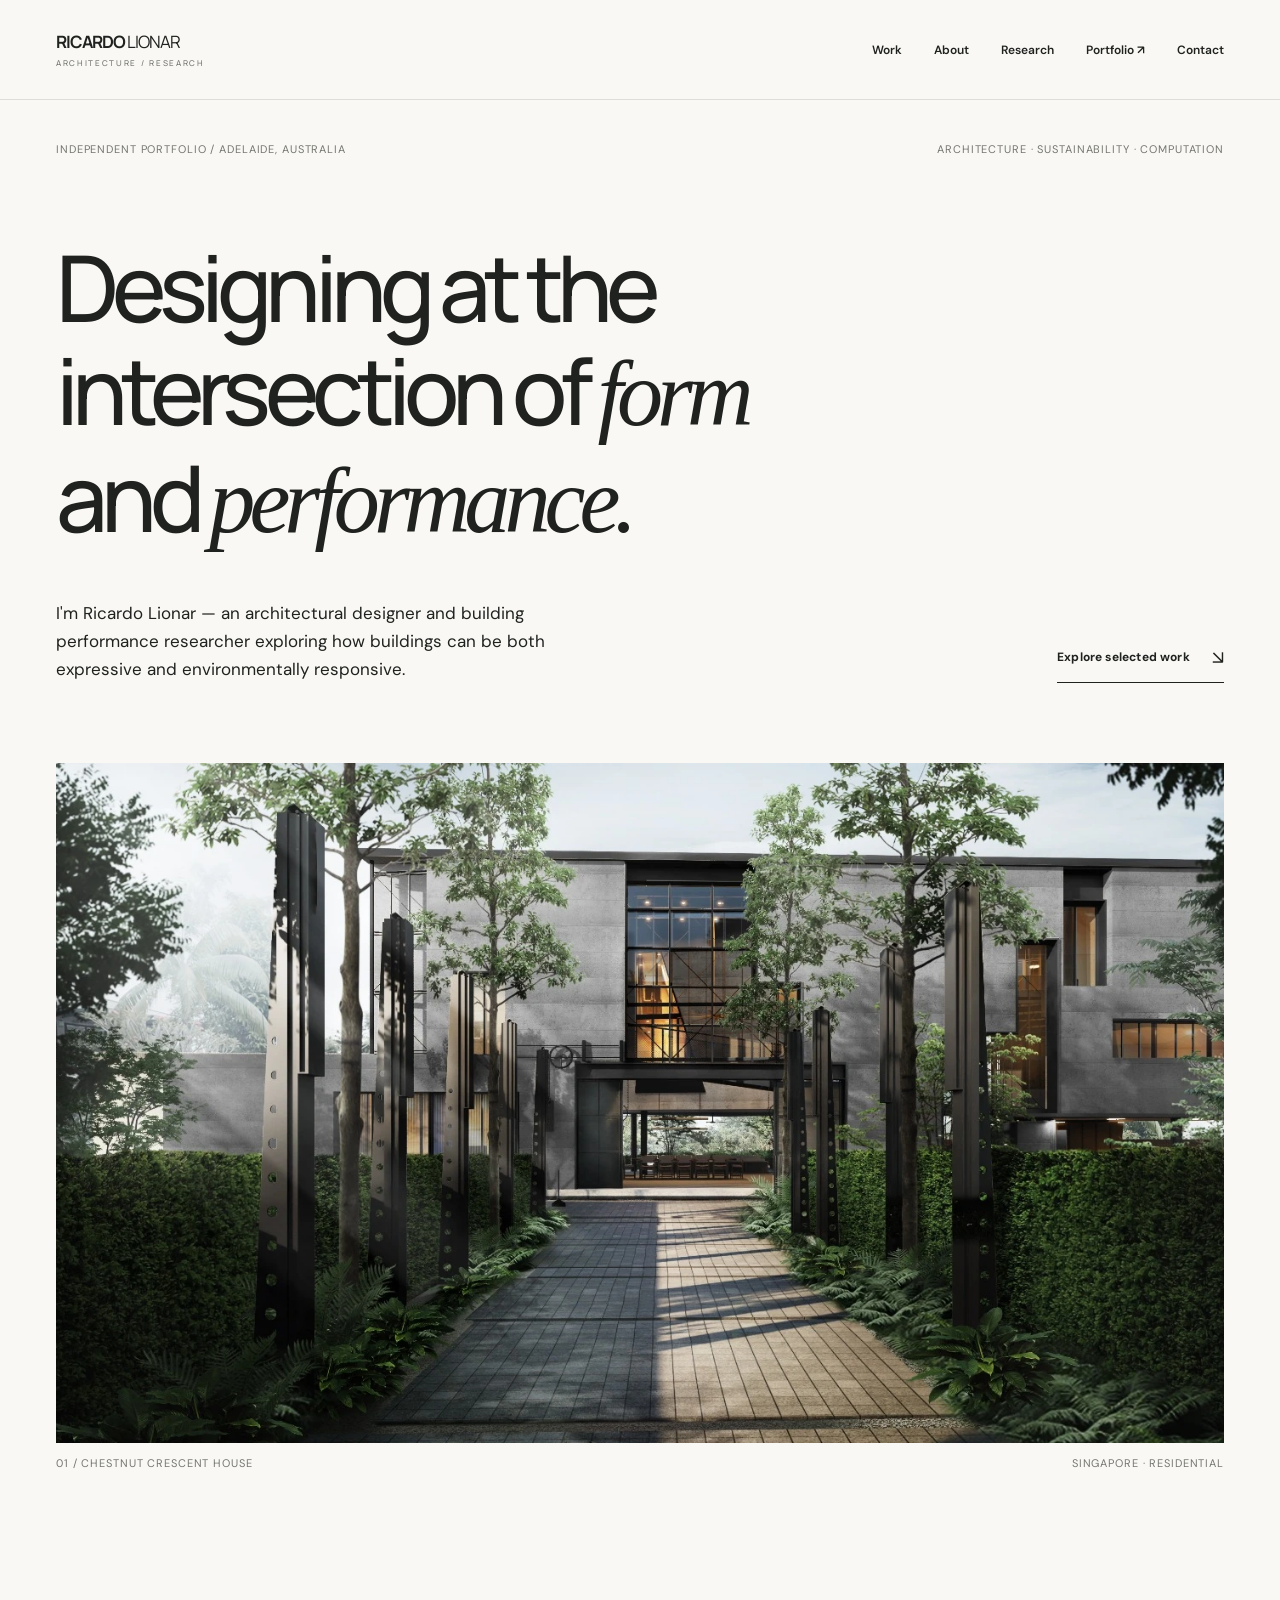
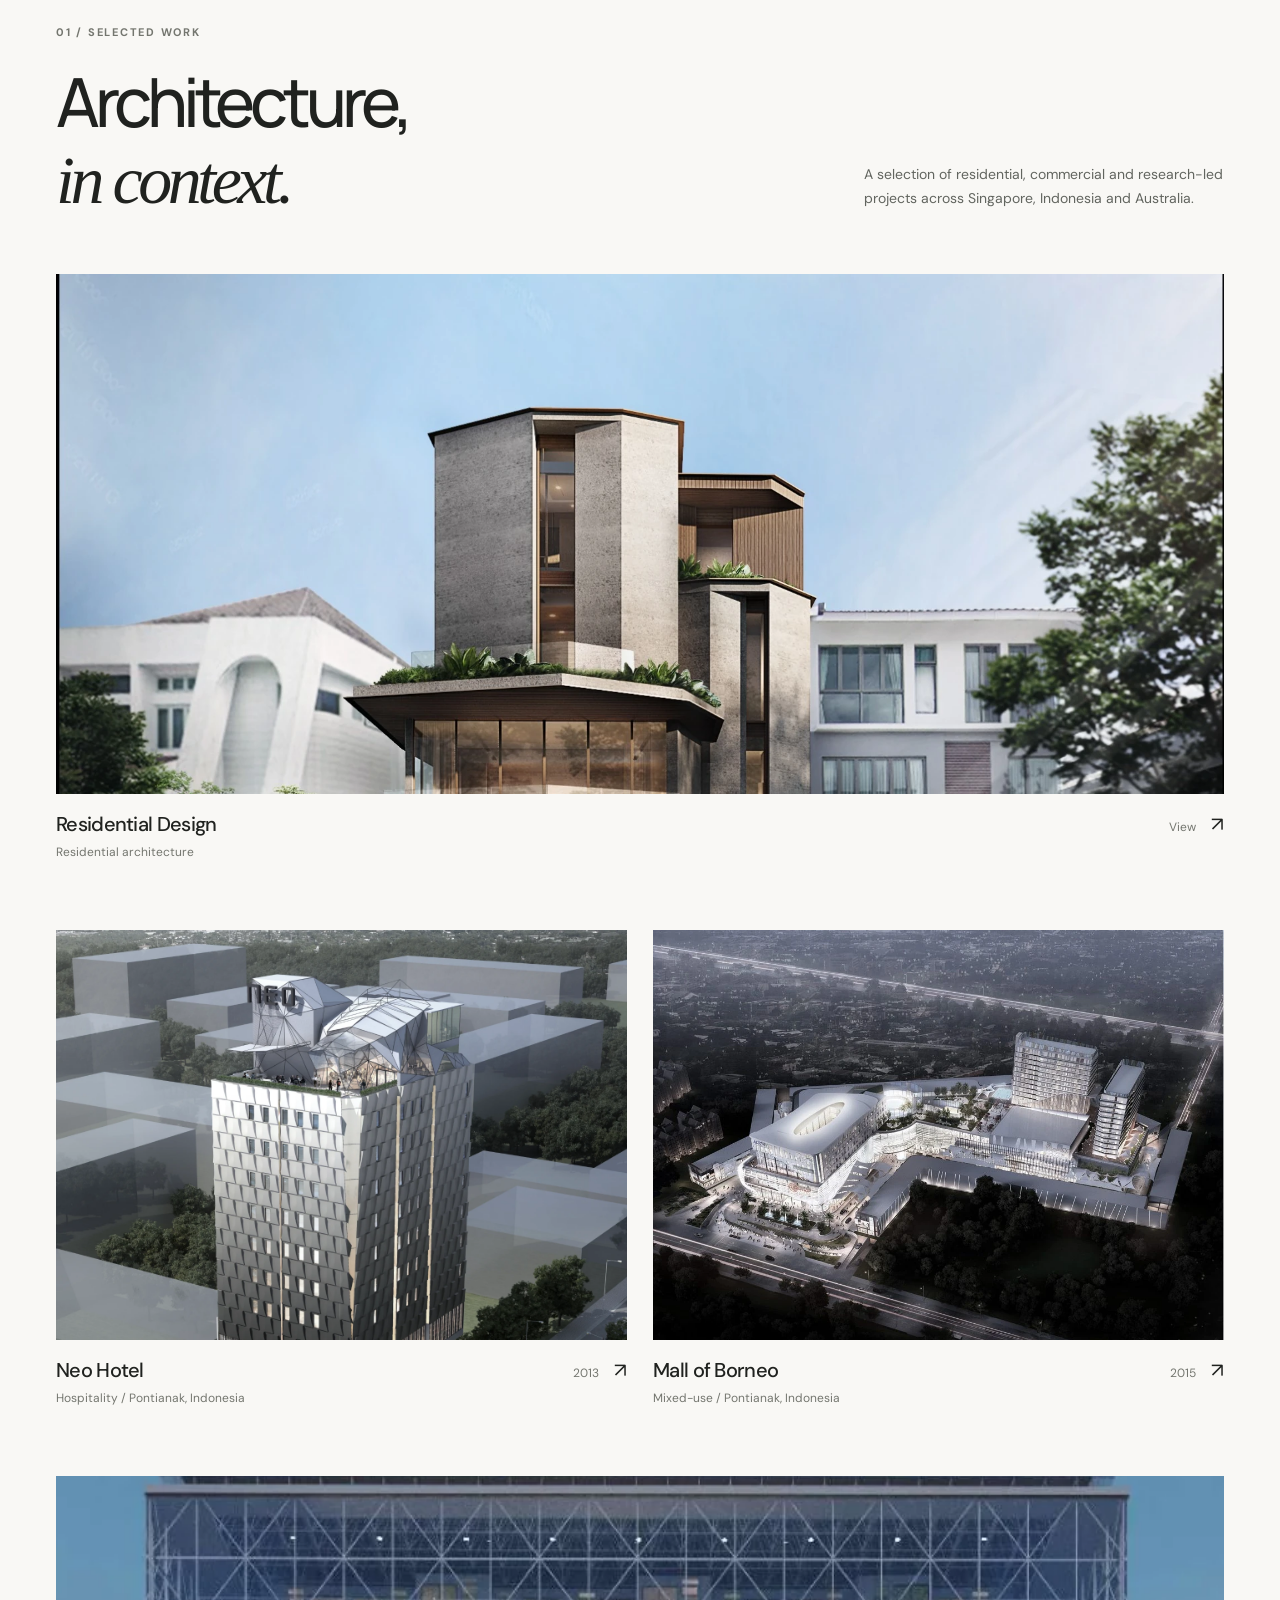
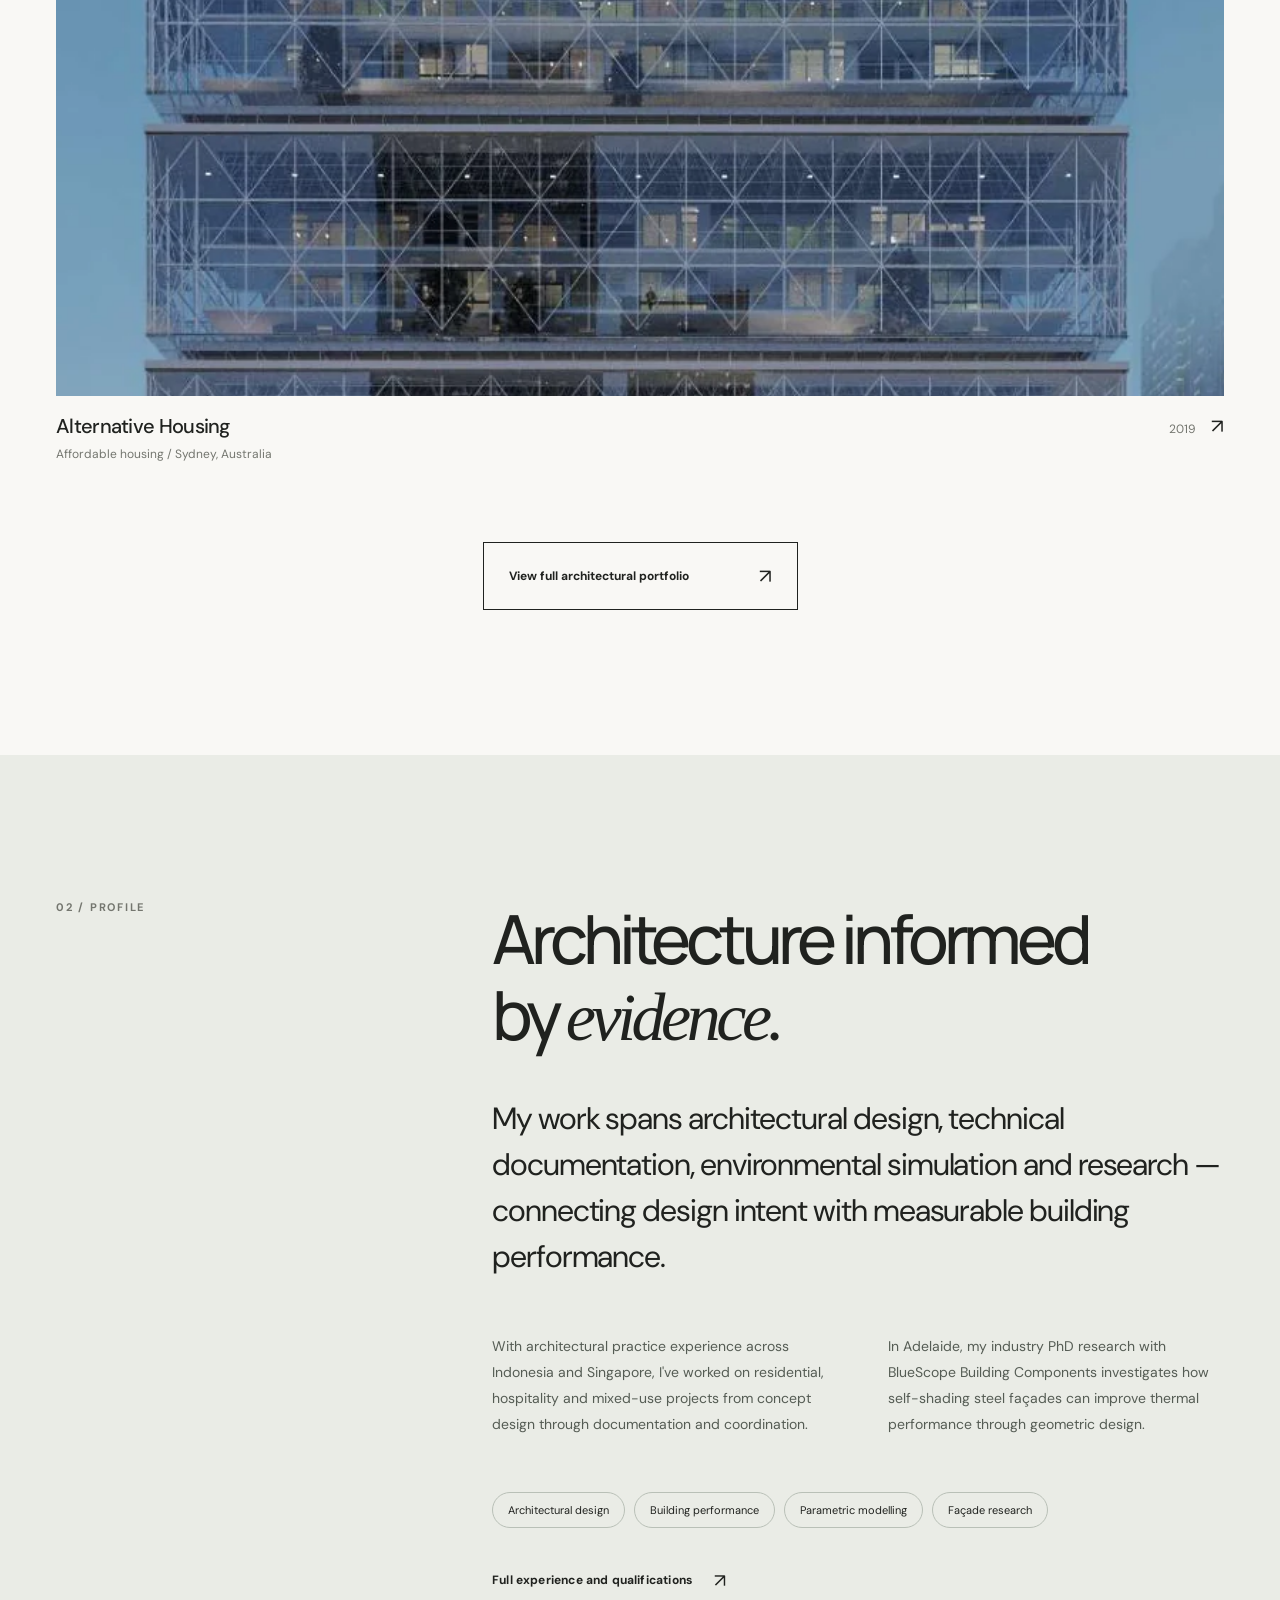
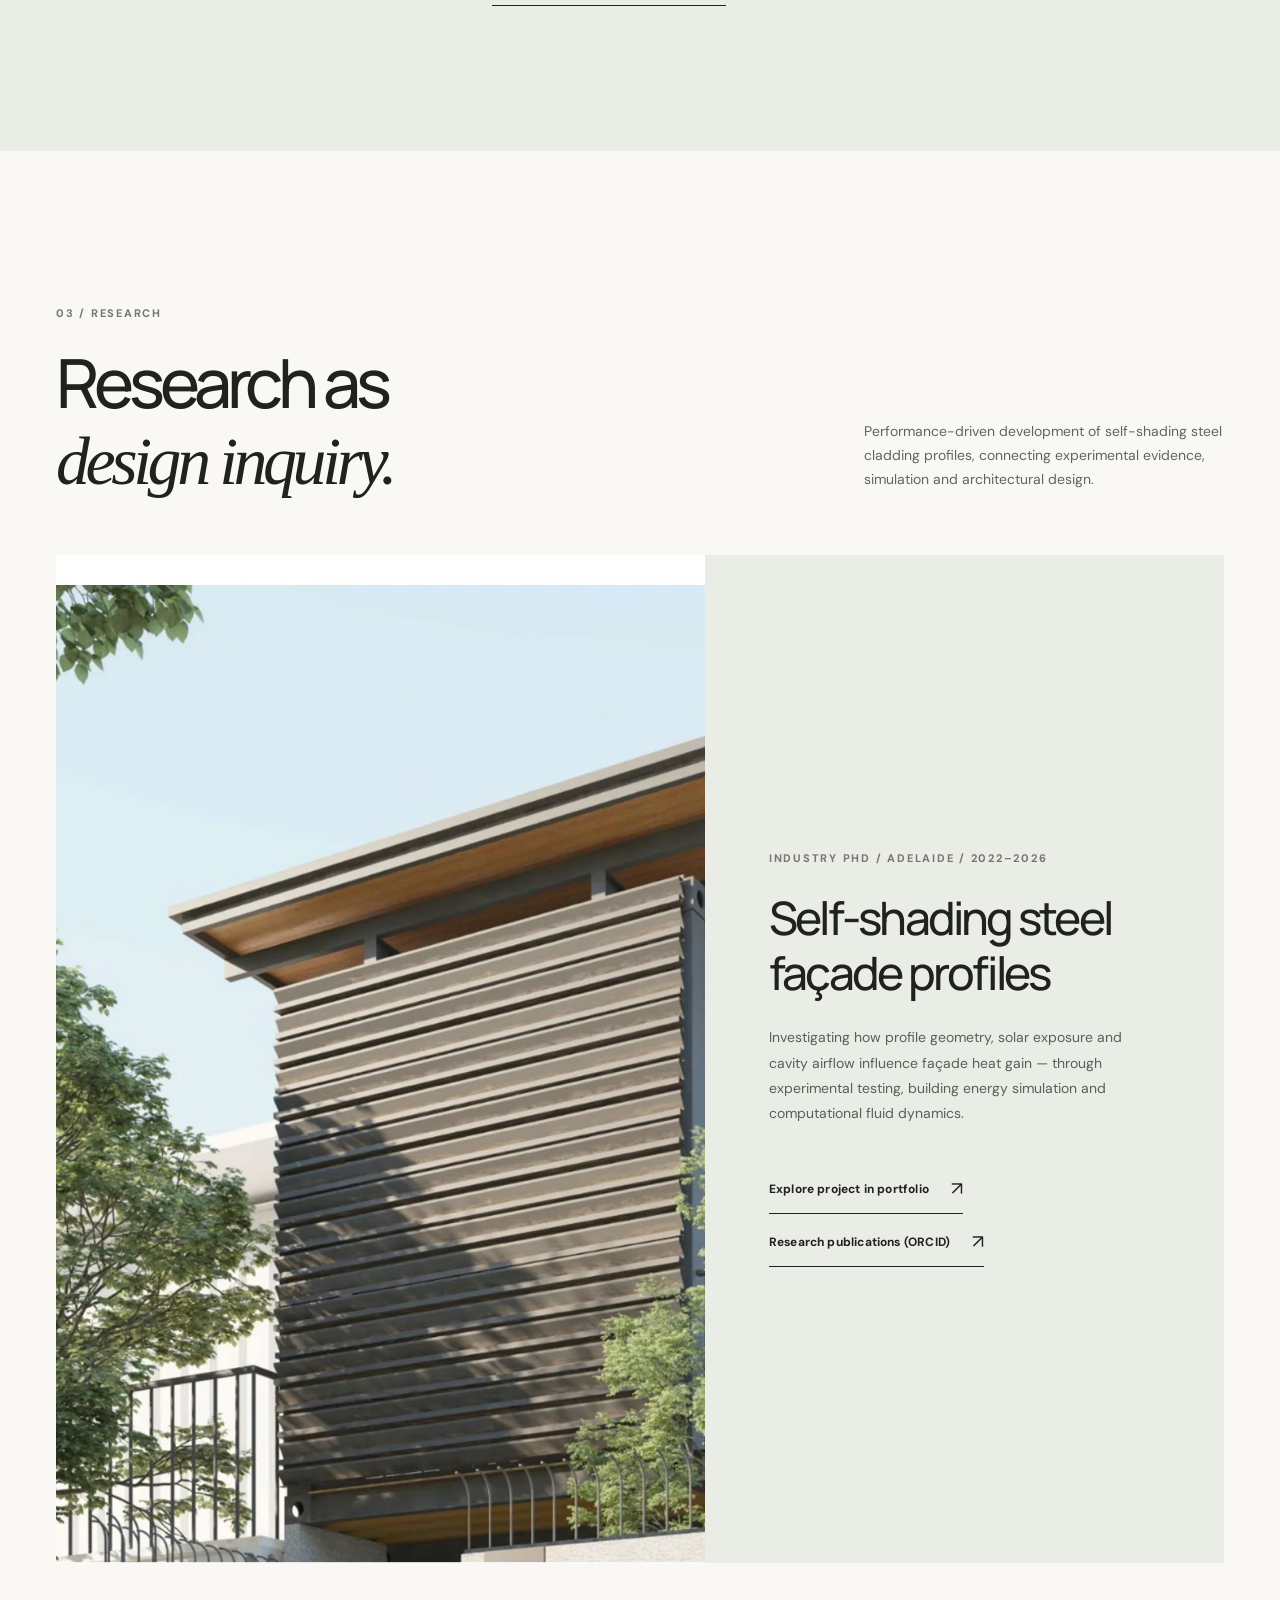
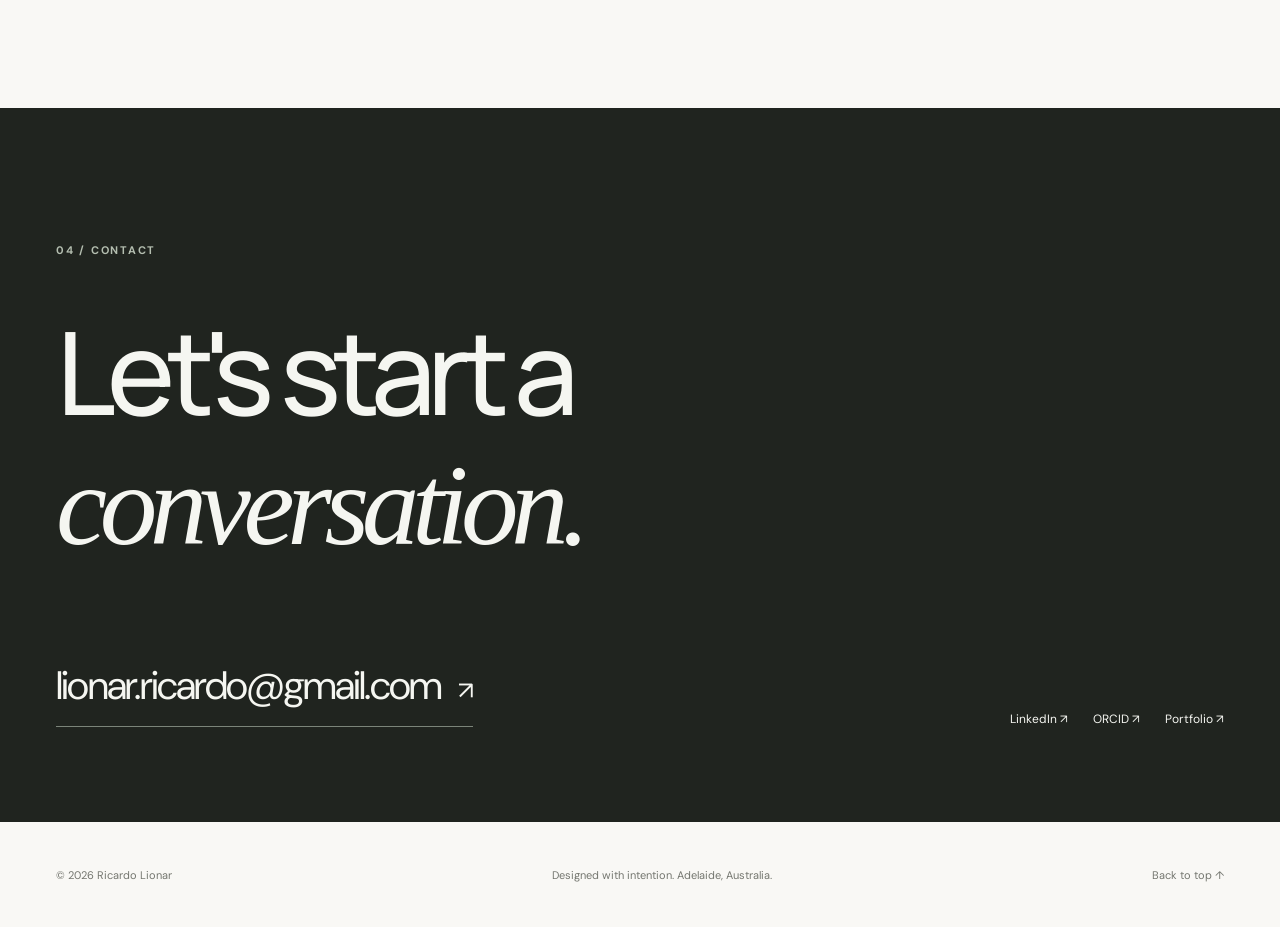
==== commit d910dd7d: "Redesign portfolio website with high-resolution images" ====
--- a/index.html
+++ b/index.html
@@ -1,320 +1,13 @@
-<!DOCTYPE HTML>
-<html>
-<head>
-    <title>Ricardo Lionar | PhD Candidate & Architect</title>
-    <meta charset="utf-8" />
-    <meta name="viewport" content="width=device-width, initial-scale=1, user-scalable=no" />
-    <link rel="stylesheet" href="assets/css/main.css" />
-</head>
-<body class="is-preload">
+<!DOCTYPE html>
 
-<!-- Nav -->
-<nav id="nav">
-    <ul class="container">
-        <li><a href="#top">Home</a></li>
-        <li><a href="portfolio-dflip.html">Portfolio</a></li>
-        <li><a href="#skills">Skills</a></li>
-        <li><a href="#education">Education</a></li>
-        <li><a href="#experience">Experience</a></li>
-        <li><a href="#research">Research</a></li>
-        <li><a href="#contact">Contact</a></li>
-    </ul>
-</nav>
-
-<!-- Home -->
-<article id="top" class="wrapper style1">
-    <div class="container">
-        <div style="text-align: center; margin-bottom: 2em;">
-            <span class="image fit"><img src="images/pic00.jpg" alt="Ricardo Lionar" /></span>
-        </div>
-        <div style="text-align: center;">
-            <header>
-                <h1>Hi. I'm <strong>Ricardo Lionar</strong>.</h1>
-            </header>
-            <p style="max-width: 700px; margin: 0 auto 1.5em;">PhD Candidate and building performance and sustainability professional with a background in architecture, energy modelling and construction. Experienced in DesignBuilder/EnergyPlus, Rhino/Grasshopper with Ladybug Tools, CFD analysis, NCC Section J/JV3 and building airtightness testing, with approximately eight years of architectural practice and applied research in façade thermal performance.</p>
-            <ul style="list-style: none; max-width: 500px; margin: 0 auto;">
-                <li>📧 <a href="mailto:lionar.ricardo@gmail.com">lionar.ricardo@gmail.com</a></li>
-                <li>📍 Adelaide, Australia</li>
-                <li>💬 English (Fluent), Indonesian (Native)</li>
-                <li>📱 +61 416 559591</li>
-            </ul>
-        </div>
-    </div>
-</article>
-
-<!-- Portfolio -->
-<article id="portfolio" class="wrapper style3">
-    <div class="container" style="text-align: center;">
-        <header>
-            <h2>Architecture Portfolio</h2>
-        </header>
-        <p>A selection of my architectural design work.</p>
-        <a href="portfolio-dflip.html" class="button">View Portfolio</a>
-    </div>
-</article>
-
-<!-- Technical Skills -->
-<article id="skills" class="wrapper style2">
-    <div class="container">
-        <header>
-            <h2>Technical Skills</h2>
-        </header>
-        <h3>Proficient Understanding</h3>
-        <ul>
-            <li>AutoCAD Architecture</li>
-            <li>Autodesk Revit Architecture</li>
-            <li>DesignBuilder</li>
-            <li>Autodesk 3Ds MAX</li>
-            <li>Graphisoft Archicad</li>
-            <li>Rhinoceros + Grasshopper</li>
-            <li>Ladybug+Honeybee</li>
-            <li>Adobe Illustrator</li>
-            <li>Adobe Indesign</li>
-            <li>Adobe Premiere Pro</li>
-            <li>Adobe Photoshop</li>
-            <li>Vray & Corona</li>
-            <li>Blender</li>
-            <li>Sketchup Pro</li>
-        </ul>
-
-        <h3>Intermediate Understanding</h3>
-        <ul>
-            <li>ANSYS Fluent</li>
-            <li>Adobe After Effect</li>
-            <li>IBM SPSS Statistics</li>
-            <li>DIALux Evo</li>
-        </ul>
-
-        <h3>Basic Understanding</h3>
-        <ul>
-            <li>Python</li>
-            <li>Hero (NatHERS)</li>
-            <li>Zbrush</li>
-            <li>Adobe XD</li>
-            <li>Autodesk Flow</li>
-            <li>HTML/CSS</li>
-            <li>Unreal Engine 4</li>
-            <li>ArcGIS Pro</li>
-        </ul>
-    </div>
-</article>
-
-<!-- Education -->
-<article id="education" class="wrapper style3">
-    <div class="container">
-        <header>
-            <h2>Education</h2>
-        </header>
-
-        <section>
-            <h3>Industry PhD</h3>
-            <p>Adelaide University | School of Architecture and Built Environment | Adelaide, Australia – Oct 2022 – Nov 2026 (expected)</p>
-        </section>
-
-        <section>
-            <h3>Master of Architectural Science</h3>
-            <p>University of Sydney | School of Architecture, Design and Planning | Sydney, Australia – Jan 2017 – Apr 2019</p>
-            <ul>
-                <li>High Performance Building and Sustainable Design Stream. Weighted Average Mark (WAM): 84.7 (Distinction).</li>
-                <li>Conducted capstone research on indoor thermal comfort in a commercial building in Sydney.</li>
-                <li>Completed coursework in building energy simulation, daylighting analysis, and sustainable building design.</li>
-            </ul>
-        </section>
-
-        <section>
-            <h3>Bachelor of Architecture</h3>
-            <p>Tarumanagara University | Faculty of Architecture Technology | Jakarta, Indonesia – Aug 2008 – Jul 2012</p>
-            <ul>
-                <li>Summa Cum Laude. Design GPA: 4.0, Overall GPA: 3.91.</li>
-            </ul>
-        </section>
-    </div>
-</article>
-
-<!-- Professional Experience -->
-<article id="experience" class="wrapper style2">
-    <div class="container">
-        <header>
-            <h2>Professional Experience</h2>
-        </header>
-
-        <section>
-            <h3>Industry PhD Researcher</h3>
-            <p>Adelaide University, in partnership with BlueScope Building Components | Adelaide, SA – Oct 2022 – Nov 2026 (expected)</p>
-            <ul>
-                <li>Investigated self-shading steel façade profiles to reduce solar heat gain and improve thermal performance.</li>
-                <li>Designed and conducted outdoor experiments to evaluate the thermal performance of steel cladding profiles.</li>
-                <li>Developed and validated building energy simulation models using experimental data.</li>
-                <li>Applied Rhino, Grasshopper and multi-objective optimisation to explore performance-driven façade design alternatives.</li>
-                <li>Published four first-author Q1 journal articles, with a fifth manuscript under review.</li>
-                <li>Collaborated with BlueScope Building Components and academic supervisors to communicate findings.</li>
-            </ul>
-        </section>
-
-        <section>
-            <h3>Airtightness Tester</h3>
-            <p>SUHO | Adelaide, SA – Jul 2024 – Jun 2026</p>
-            <ul>
-                <li>Conducted airtightness testing of residential and commercial buildings in accordance with ATTMA standards.</li>
-                <li>Performed blower door testing and leakage diagnostics to assess building envelope performance.</li>
-                <li>Modelled building surface areas to calculate air permeability and compliance metrics.</li>
-                <li>Analysed test data and prepared technical reports to support energy efficiency certification and regulatory compliance.</li>
-                <li>Collaborated with builders, consultants, and contractors to identify leakage sources and recommend remediation strategies.</li>
-            </ul>
-        </section>
-
-        <section>
-            <h3>Architect</h3>
-            <p>Anugerah Kencana Raya | Jakarta, Indonesia – Nov 2021 – Aug 2022</p>
-            <ul>
-                <li>Designed and developed residential and commercial projects from concept to documentation.</li>
-                <li>Coordinated with clients, consultants, and contractors to ensure design alignment and project delivery.</li>
-                <li>Produced detailed 3D models and visual presentations to communicate design intent.</li>
-            </ul>
-        </section>
-
-        <section>
-            <h3>Design Architect</h3>
-            <p>Park + Associates | Singapore (Contract, Remote) – Jun 2021 – Oct 2021</p>
-            <ul>
-                <li>Designed high-end residential projects, including Good Class Bungalows (GCB), ensuring compliance with local planning regulations and building codes.</li>
-                <li>Prepared and coordinated submission drawings for Urban Redevelopment Authority (URA) approval.</li>
-                <li>Developed detailed 3D models and client presentation materials to communicate design intent.</li>
-            </ul>
-        </section>
-
-        <section>
-            <h3>Architect</h3>
-            <p>SEED Architects | Jakarta, Indonesia – Aug 2019 – Jun 2021</p>
-            <ul>
-                <li>Developed architecture and interior design from Schematic Design, Design Development, until Construction Drawing.</li>
-                <li>Designed in compliance with local building regulations and codes.</li>
-                <li>Competed in national and international architecture competitions, involving 3D modeling, layouts, graphs, and architectural presentations.</li>
-            </ul>
-        </section>
-
-        <section>
-            <h3>Property Management Intern</h3>
-            <p>Department of Foreign Affairs and Trade (DFAT) – Australian Embassy | Jakarta, Indonesia – Jun – Aug 2019</p>
-            <ul>
-                <li>Conducted inventory management and property inspections in coordination with the Visit Coordinator Unit (VCU).</li>
-                <li>Developed asset fact sheets for DFAT properties, including waste management documentation.</li>
-                <li>Assisted with periodic Work Health and Safety (WHS) building inspections and compliance checklists.</li>
-            </ul>
-        </section>
-
-        <section>
-            <h3>Project Architect</h3>
-            <p>PHL Architects – Patrick Hendy Lim Architects | Jakarta, Indonesia – May 2013 – Jun 2016</p>
-            <ul>
-                <li>Led mixed-use planning and hospitality design projects, including a shopping mall and hotel development in West Borneo, Indonesia, and participated in national and international architecture and urban planning competitions.</li>
-                <li>Coordinated multidisciplinary design teams and progressed projects from Schematic Design through Design Development to Construction Documentation (exterior and interior).</li>
-            </ul>
-        </section>
-
-        <!-- Academic / Teaching Experience -->
-        <h2>Academic & Teaching Experience</h2>
-        <section>
-            <h3>Teaching Assistant</h3>
-            <p>Adelaide University | Adelaide, SA – Jan 2023 – Jun 2026</p>
-            <ul>
-                <li>Taught and mentored students across five undergraduate/postgraduate architecture courses, covering structural feasibility, façade design, building environments, construction, and sustainable technologies.</li>
-                <li>Delivered building energy performance analysis (DesignBuilder) and embodied energy/lifecycle comparisons to inform early-stage design decisions.</li>
-                <li>Guided students in parametric and structural modelling workflows, including Karamba for combining structural and parametric analysis.</li>
-                <li>Instructed on passive and active design strategies, material selection, and self-sufficient/zero-carbon building design, including physical shading model demonstrations.</li>
-            </ul>
-            <p>Selected courses: ARCH 7033 Advanced Construction (2024), ARCH 7041 Advanced Architecture Technologies (2024), DESST 2517 Environment II (2023–2024).</p>
-        </section>
-    </div>
-</article>
-
-<!-- Research & Publications -->
-<article id="research" class="wrapper style4">
-    <div class="container">
-        <header>
-            <h2>Research & Publications</h2>
-        </header>
-        <ul>
-            <li>Development of a Predictive Indoor Clothing Insulation Model for Sydney – Architectural Science Review, 2026 <a href="https://doi.org/10.1080/00038628.2026.2695219">DOI</a></li>
-            <li>Optimising thermal performance of steel facades through self-shading: Calibration, sensitivity analysis, and climatic implications – Frontiers of Architectural Research, 2026 <a href="https://doi.org/10.1016/j.foar.2026.01.009">DOI</a></li>
-            <li>Thermal Performance of Steel Facade Profiles: An Experimental Setup and Self-Shading Assessment – Journal of Building Engineering, 2025 <a href="https://doi.org/10.1016/j.jobe.2025.114208">DOI</a></li>
-            <li>A life cycle energy assessment of an Eco-Pod in South Australia (Co-author) – 2025 <a href="https://doi.org/10.65388/KDK2805">DOI</a></li>
-            <li>Thermal performance of three common steel facade profiles – Architectural Science Association Conf., 2024</li>
-            <li>A review of research on self-shading façades in warm climates – Energy and Buildings, 2024 <a href="https://doi.org/10.1016/j.enbuild.2024.114203">DOI</a></li>
-            <li>Enhancing thermal performance: Self-shading steel facades to reduce heat gain in hot to warm climates – Architectural Science Association Conf., 2023</li>
-            <li>IEA Energy in Buildings and Communities Annex 69 Final Report (Co-author) – 2022</li>
-        </ul>
-        <p>ORCID: <a href="https://orcid.org/0000-0003-0054-9637">0000-0003-0054-9637</a></p>
-    </div>
-</article>
-
-<!-- Awards & Honors -->
-<article id="awards" class="wrapper style3">
-    <div class="container">
-        <header>
-            <h2>Awards & Honors</h2>
-        </header>
-        <ul>
-            <li>Terrence Williamson Prize in Architectural Research – The University of Adelaide</li>
-            <li>ACE HDR Award for Outstanding Research – The University of Adelaide</li>
-            <li>Industry PhD + BlueScope Building Components Scholarship – The University of Adelaide</li>
-            <li>Digital Talent Scholarship – Ministry of Communication and Informatics Indonesia</li>
-            <li>Australian Institute of Building NSW Chapter President's Award – The University of Sydney</li>
-            <li>Dean's List of Excellence in Academic Performance – The University of Sydney (2017, 2018)</li>
-            <li>Jacques Rougerie International Competition Finalist</li>
-            <li>David Rowe Memorial Prize in Building Services – The University of Sydney</li>
-            <li>Australia Awards Scholarship (Previously Colombo Plan)</li>
-        </ul>
-    </div>
-</article>
-
-<!-- Activities & Societies -->
-<article id="activities" class="wrapper style4">
-    <div class="container">
-        <header>
-            <h2>Activities & Societies</h2>
-        </header>
-        <ul>
-            <li>Peer Reviewer, Energy & Buildings – 2026</li>
-            <li>ATTMA Lv 1 Airtightness Tester – 2025–2026</li>
-            <li>FOCUS Adelaide, Committee Member – 2023–2026</li>
-            <li>The Architectural Science Association (ANZAScA) – 2023–2025</li>
-            <li>Advancing the SABRE Alliance: Science Meets Parliament – 2023</li>
-            <li>The Institute of Architects Indonesia, Registered & Licensed Architect – 2019–2021</li>
-            <li>Indoor Environment Quality Lab, University of Sydney – 2018</li>
-        </ul>
-        <h3>Volunteering</h3>
-        <ul>
-            <li>Student Volunteer | Adelaide University Open Day, Adelaide – 2026</li>
-            <li>Tree Planting Volunteer | Network for Emerging Sustainability Thinkers, Adelaide – 2026</li>
-            <li>Research Student Volunteer | Quality in Postgraduate Research Conference, Adelaide – 2024</li>
-            <li>Graduation Ceremony Staff | University of Sydney – 2017–2018</li>
-        </ul>
-    </div>
-</article>
-
-<!-- Contact -->
-<article id="contact" class="wrapper style1">
-    <div class="container medium">
-        <header>
-            <h2>Contact Me</h2>
-            <p>Get in touch via email or LinkedIn.</p>
-        </header>
-        <ul>
-            <li>📧 Email: <a href="mailto:lionar.ricardo@gmail.com">lionar.ricardo@gmail.com</a></li>
-            <li>🔗 LinkedIn: <a href="https://www.linkedin.com/in/ricardo-lionar-20991961/">linkedin.com/in/ricardo-lionar-20991961</a></li>
-            <li>📱 Phone: +61 416 559591</li>
-        </ul>
-    </div>
-</article>
-
-<!-- Scripts -->
-<script src="assets/js/jquery.min.js"></script>
-<script src="assets/js/jquery.scrolly.min.js"></script>
-<script src="assets/js/browser.min.js"></script>
-<script src="assets/js/breakpoints.min.js"></script>
-<script src="assets/js/util.js"></script>
-<script src="assets/js/main.js"></script>
-
-</body>
-</html>
+<html lang="en"><head><meta charset="utf-8"/><meta content="width=device-width,initial-scale=1" name="viewport"/><meta content="Ricardo Lionar — architecture, building performance and research. Selected architectural projects and computational design work." name="description"/><title>Ricardo Lionar — Architecture &amp; Performance</title><link href="assets/css/editorial.css" rel="stylesheet"/></head>
+<body><a class="skip" href="#main">Skip to content</a><header class="site-header"><a class="brand" href="#top">RICARDO <span>LIONAR</span><small>ARCHITECTURE / RESEARCH</small></a><button aria-controls="site-nav" aria-expanded="false" aria-label="Toggle navigation" class="menu-toggle"><span></span><span></span></button><nav aria-label="Main navigation" id="site-nav"><a href="#work">Work</a><a href="#approach">About</a><a href="#research">Research</a><a href="portfolio-dflip.html" rel="noopener" target="_blank">Portfolio ↗</a><a href="#contact">Contact</a></nav></header>
+<main id="main"><section class="hero wrap" id="top"><div class="hero-kicker"><span>Independent portfolio / Adelaide, Australia</span><span>Architecture · Sustainability · Computation</span></div><h1>Designing at the<br/>intersection of <em>form</em><br/>and <em>performance.</em></h1><div class="hero-bottom"><p>I'm Ricardo Lionar — an architectural designer and building performance researcher exploring how buildings can be both expressive and environmentally responsive.</p><a class="text-link" href="#work">Explore selected work <span aria-hidden="true">↘</span></a></div><figure class="hero-image"><img alt="Architectural visualisation of Chestnut Crescent House in Singapore" fetchpriority="high" src="images/projects/chestnut.webp"/><figcaption><span>01 / Chestnut Crescent House</span><span>Singapore · Residential</span></figcaption></figure></section>
+<section class="work wrap" id="work"><div class="section-head"><div><span class="eyebrow">01 / Selected work</span><h2>Architecture,<br/><i>in context.</i></h2></div><p>A selection of residential, commercial and research-led projects across Singapore, Indonesia and Australia.</p></div><div class="project-grid">
+<a class="project project-wide" href="portfolio-dflip.html"><div class="project-image"><img alt="Contemporary residential design exterior rendering" loading="lazy" src="images/projects/residential-design.webp"/></div><div class="project-meta"><div><h3>Residential Design</h3><p>Residential architecture</p></div><span>View <b>↗</b></span></div></a>
+<a class="project" href="portfolio-dflip.html"><div class="project-image"><img alt="Neo Hotel architectural rendering" loading="lazy" src="images/projects/neo-hotel.webp"/></div><div class="project-meta"><div><h3>Neo Hotel</h3><p>Hospitality / Pontianak, Indonesia</p></div><span>2013 <b>↗</b></span></div></a>
+<a class="project" href="portfolio-dflip.html"><div class="project-image"><img alt="Mall of Borneo mixed-use architectural rendering" loading="lazy" src="images/projects/mall-borneo.webp"/></div><div class="project-meta"><div><h3>Mall of Borneo</h3><p>Mixed-use / Pontianak, Indonesia</p></div><span>2015 <b>↗</b></span></div></a>
+<a class="project project-wide" href="portfolio-dflip.html"><div class="project-image"><img alt="Alternative Housing design visualisation" loading="lazy" src="images/projects/alternative-housing.webp"/></div><div class="project-meta"><div><h3>Alternative Housing</h3><p>Affordable housing / Sydney, Australia</p></div><span>2019 <b>↗</b></span></div></a></div><div class="more-work"><a class="outline-link" href="portfolio-dflip.html">View full architectural portfolio <span>↗</span></a></div></section>
+<section class="about" id="approach"><div class="wrap about-grid"><span class="eyebrow">02 / Profile</span><div><h2>Architecture informed<br/>by <i>evidence.</i></h2><p class="about-lead">My work spans architectural design, technical documentation, environmental simulation and research — connecting design intent with measurable building performance.</p><div class="about-columns"><p>With architectural practice experience across Indonesia and Singapore, I've worked on residential, hospitality and mixed-use projects from concept design through documentation and coordination.</p><p>In Adelaide, my industry PhD research with BlueScope Building Components investigates how self-shading steel façades can improve thermal performance through geometric design.</p></div><div class="tags"><span>Architectural design</span><span>Building performance</span><span>Parametric modelling</span><span>Façade research</span></div><a class="text-link" href="resume.html">Full experience and qualifications <span>↗</span></a></div></div></section>
+<section class="research wrap" id="research"><div class="section-head"><div><span class="eyebrow">03 / Research</span><h2>Research as<br/><i>design inquiry.</i></h2></div><p>Performance-driven development of self-shading steel cladding profiles, connecting experimental evidence, simulation and architectural design.</p></div><div class="research-feature"><div class="research-image"><img alt="Self-shading steel façade profile research visualisation" loading="lazy" src="images/projects/self-shading.webp"/></div><div class="research-copy"><span class="eyebrow">Industry PhD / Adelaide / 2022–2026</span><h3>Self-shading steel façade profiles</h3><p>Investigating how profile geometry, solar exposure and cavity airflow influence façade heat gain — through experimental testing, building energy simulation and computational fluid dynamics.</p><a class="text-link" href="portfolio-dflip.html">Explore project in portfolio <span>↗</span></a><a class="text-link" href="https://orcid.org/0000-0003-0054-9637" rel="noopener" target="_blank">Research publications (ORCID) <span>↗</span></a></div></div></section>
+<section class="contact" id="contact"><div class="wrap"><span class="eyebrow">04 / Contact</span><h2>Let's start a<br/><i>conversation.</i></h2><div class="contact-bottom"><a class="contact-mail" href="mailto:lionar.ricardo@gmail.com">lionar.ricardo@gmail.com <span>↗</span></a><div class="contact-links"><a href="https://www.linkedin.com/in/ricardo-lionar-20991961/" rel="noopener" target="_blank">LinkedIn ↗</a><a href="https://orcid.org/0000-0003-0054-9637" rel="noopener" target="_blank">ORCID ↗</a><a href="portfolio-dflip.html">Portfolio ↗</a></div></div></div></section></main><footer class="footer wrap"><span>© <span id="year">2026</span> Ricardo Lionar</span><span>Designed with intention. Adelaide, Australia.</span><a href="#top">Back to top ↑</a></footer><script src="assets/js/editorial.js"></script></body></html>
--- a/assets/css/editorial.css
+++ b/assets/css/editorial.css
@@ -0,0 +1 @@
+@import url('https://fonts.googleapis.com/css2?family=DM+Sans:wght@400;500;600;700&family=Manrope:wght@400;500;600;700&display=swap');:root{--ink:#20221f;--muted:#74766f;--paper:#f9f8f5;--line:#dcded7;--accent:#697667}*{box-sizing:border-box}html{scroll-behavior:smooth}body{margin:0;background:var(--paper);color:var(--ink);font-family:'DM Sans',Arial,sans-serif;-webkit-font-smoothing:antialiased}a{color:inherit;text-decoration:none}img{display:block;width:100%}.wrap{width:min(1440px,calc(100% - 112px));margin:auto}.skip{position:absolute;top:-100px;left:12px;background:white;padding:12px;z-index:20}.skip:focus{top:12px}.site-header{height:100px;padding:0 56px;display:flex;align-items:center;justify-content:space-between;border-bottom:1px solid var(--line);position:relative;z-index:3}.brand{font-family:Manrope,sans-serif;font-size:17px;font-weight:700;letter-spacing:-.06em;line-height:1}.brand span{font-weight:400}.brand small{display:block;margin-top:9px;font-size:8px;letter-spacing:.21em;font-weight:500;color:var(--muted)}nav{display:flex;gap:32px;align-items:center}nav a{font-size:12px;font-weight:600;transition:color .2s}nav a:hover,.text-link:hover{color:var(--accent)}.menu-toggle{display:none}.hero{padding-top:42px}.hero-kicker{display:flex;justify-content:space-between;color:var(--muted);font-size:11px;letter-spacing:.08em;text-transform:uppercase}.hero h1,.section-head h2,.about h2,.contact h2{font-family:Manrope,Arial,sans-serif;font-weight:500;letter-spacing:-.075em;line-height:1.12}.hero h1{font-size:clamp(54px,7.2vw,122px);margin:80px 0 45px}.hero h1 em,h2 i{font-family:Georgia,serif;font-weight:400;letter-spacing:-.065em}.hero-bottom{display:flex;justify-content:space-between;align-items:end;gap:40px;margin-bottom:80px}.hero-bottom p{font-size:17px;line-height:1.65;max-width:565px;margin:0}.text-link{font-size:12px;font-weight:700;letter-spacing:.015em;display:inline-flex;gap:22px;align-items:center;border-bottom:1px solid var(--ink);padding-bottom:12px;white-space:nowrap}.text-link span{font-size:19px;font-weight:400}.hero-image{margin:0}.hero-image img{height:min(65vw,680px);object-fit:cover;object-position:center 46%;background:#e6e7e2}.hero-image figcaption{display:flex;justify-content:space-between;padding-top:13px;color:var(--muted);font-size:11px;text-transform:uppercase;letter-spacing:.08em}.work,.research{padding-top:155px;padding-bottom:145px}.section-head{display:flex;justify-content:space-between;gap:60px;align-items:end;margin-bottom:55px}.eyebrow{display:block;font-size:11px;letter-spacing:.16em;text-transform:uppercase;font-weight:700;color:var(--muted)}.section-head h2,.about h2{font-size:clamp(44px,5.3vw,82px);margin:24px 0 0}.section-head>p{max-width:360px;line-height:1.7;color:#62655f;font-size:14px;margin:0 0 8px}.project-grid{display:grid;grid-template-columns:1fr 1fr;gap:70px 26px}.project-wide{grid-column:span 2}.project-image{background:#e9e8e3;overflow:hidden;height:520px}.project:not(.project-wide) .project-image{height:410px}.project-image img{width:100%;height:100%;object-fit:cover;object-position:center 45%;transition:transform .7s ease}.project:hover img{transform:scale(1.035)}.project-meta{display:flex;justify-content:space-between;gap:20px;padding-top:17px}.project-meta h3{font-size:20px;font-weight:500;letter-spacing:-.035em;margin:0 0 7px}.project-meta p{font-size:12px;color:var(--muted);margin:0}.project-meta>span{font-size:12px;color:var(--muted)}.project-meta b{font-size:20px;color:var(--ink);font-weight:400;margin-left:12px}.more-work{text-align:center;margin-top:80px}.outline-link{display:inline-flex;justify-content:space-between;align-items:center;gap:70px;border:1px solid var(--ink);padding:20px 25px;font-size:12px;font-weight:700;transition:background .2s,color .2s}.outline-link:hover{background:var(--ink);color:white}.outline-link span{font-size:20px;font-weight:400}.about{background:#eaece6;padding:145px 0}.about-grid{display:grid;grid-template-columns:1fr 2fr;gap:70px}.about h2{margin-top:0}.about-lead{font-size:clamp(21px,2.4vw,33px);line-height:1.5;letter-spacing:-.035em;max-width:830px;margin:40px 0}.about-columns{display:grid;grid-template-columns:1fr 1fr;gap:60px;max-width:860px}.about-columns p{font-size:14px;line-height:1.85;color:#555c54}.tags{display:flex;flex-wrap:wrap;gap:9px;margin:40px 0}.tags span{border:1px solid #b9c0b7;padding:10px 15px;border-radius:30px;font-size:11px}.research-feature{display:grid;grid-template-columns:1.25fr 1fr;background:#eaece6}.research-image{min-height:550px}.research-image img{height:100%;object-fit:cover}.research-copy{padding:clamp(30px,5vw,85px);display:flex;flex-direction:column;align-items:flex-start;justify-content:center}.research-copy h3{font-family:Manrope,sans-serif;font-size:clamp(32px,3.6vw,56px);line-height:1.2;letter-spacing:-.06em;font-weight:500;margin:25px 0}.research-copy p{font-size:14px;line-height:1.8;color:#596057;margin:0 0 35px}.research-copy .text-link{margin-top:15px}.contact{background:#20241f;color:#f5f6f1;padding:135px 0 95px}.contact .eyebrow{color:#b4beb0}.contact h2{font-size:clamp(64px,9vw,145px);margin:50px 0 90px}.contact-bottom{display:flex;justify-content:space-between;gap:40px;align-items:end}.contact-mail{font-size:clamp(20px,3.1vw,46px);letter-spacing:-.045em;border-bottom:1px solid #7b8479;padding-bottom:15px}.contact-mail span{font-size:25px;margin-left:12px}.contact-links{display:flex;gap:25px;font-size:12px}.footer{min-height:105px;display:flex;justify-content:space-between;align-items:center;font-size:11px;color:var(--muted);gap:20px}@media(max-width:900px){.wrap{width:calc(100% - 50px)}.site-header{padding:0 25px;height:76px}.menu-toggle{display:flex;flex-direction:column;gap:6px;border:0;background:none;padding:10px;cursor:pointer}.menu-toggle span{width:25px;height:1px;background:var(--ink)}nav{display:none;position:absolute;top:76px;left:0;right:0;background:var(--paper);padding:25px;flex-direction:column;align-items:flex-start;border-bottom:1px solid var(--line)}nav.open{display:flex}.hero h1{margin:65px 0 35px}.hero-bottom{margin-bottom:45px}.project-image{height:400px}.project:not(.project-wide) .project-image{height:310px}.about-grid{grid-template-columns:1fr;gap:35px}.research-feature{grid-template-columns:1fr}.research-image{height:450px;min-height:0}.contact-bottom{align-items:start;flex-direction:column}}@media(max-width:600px){.wrap{width:calc(100% - 36px)}.site-header{padding:0 18px}.hero-kicker span:last-child{display:none}.hero h1{font-size:clamp(45px,10.8vw,66px);margin:55px 0 35px}.hero-bottom{align-items:flex-start;flex-direction:column;gap:25px}.hero-bottom p{font-size:14px}.hero-image img{height:450px}.hero-image figcaption span:last-child{display:none}.work,.research{padding:90px 0}.section-head{flex-direction:column;align-items:start;gap:25px}.section-head h2,.about h2{font-size:49px}.project-grid{grid-template-columns:1fr;gap:48px}.project-wide{grid-column:auto}.project-image,.project:not(.project-wide) .project-image{height:360px}.project-meta h3{font-size:18px}.about{padding:85px 0}.about-columns{grid-template-columns:1fr;gap:0}.research-image{height:330px}.research-copy{padding:32px 25px 45px}.contact{padding:90px 0 70px}.contact h2{font-size:65px;margin:35px 0 55px}.contact-links{flex-wrap:wrap}.footer{padding:25px 0;min-height:0;flex-wrap:wrap;line-height:1.8}.footer span:nth-child(2){display:none}}@media(prefers-reduced-motion:reduce){html{scroll-behavior:auto}.project-image img{transition:none}}
